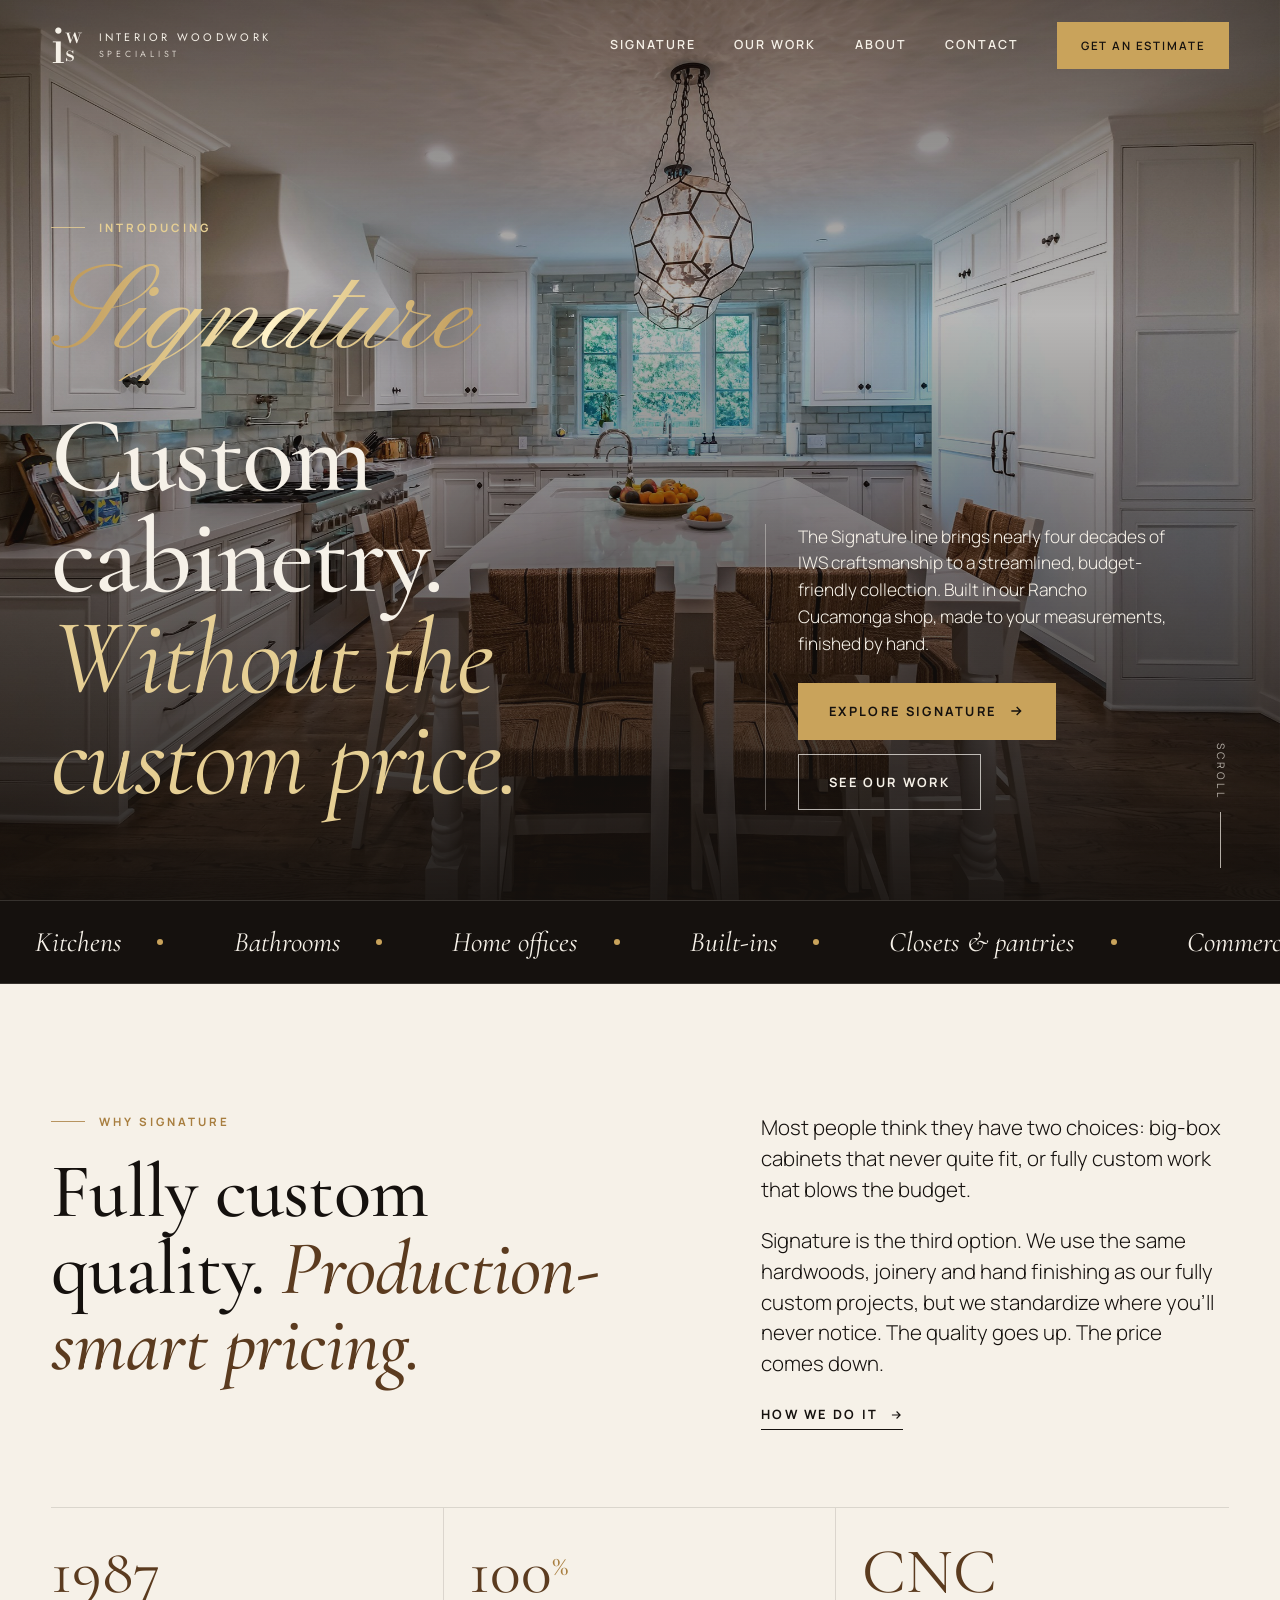
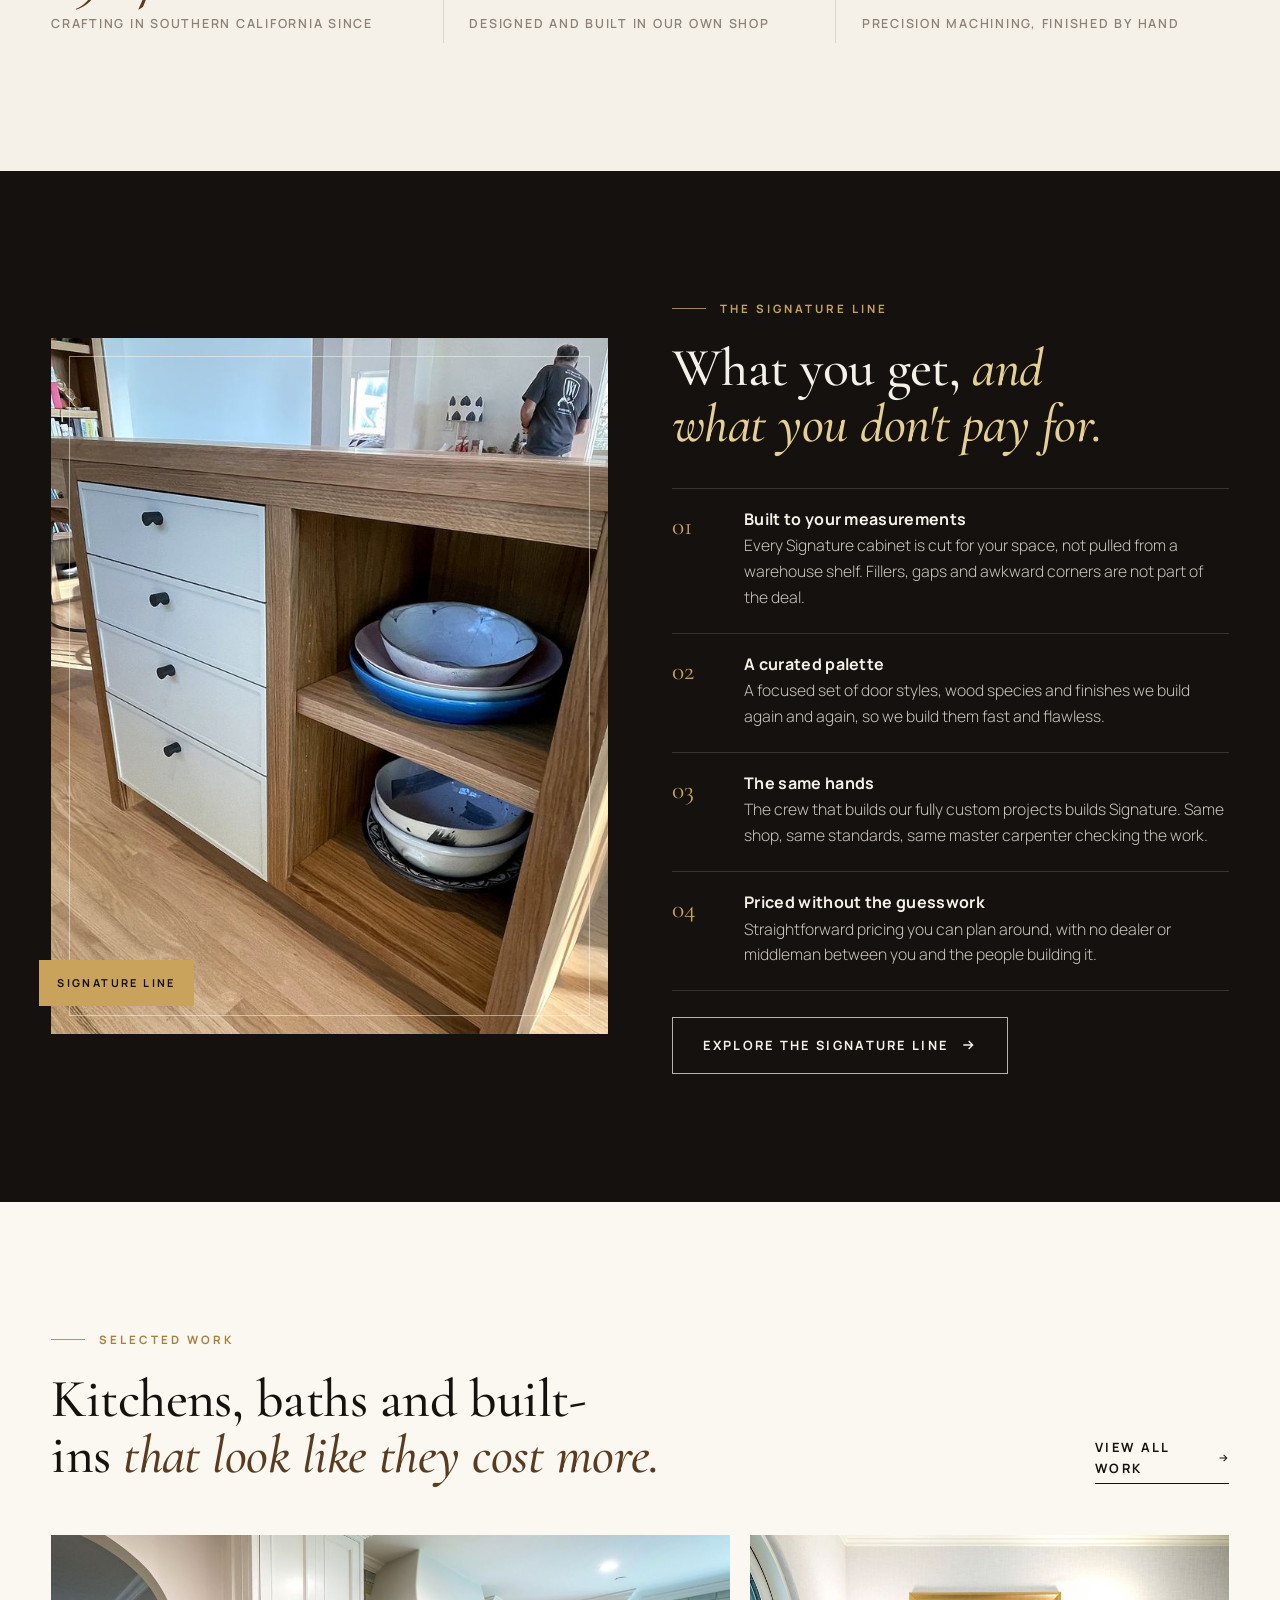
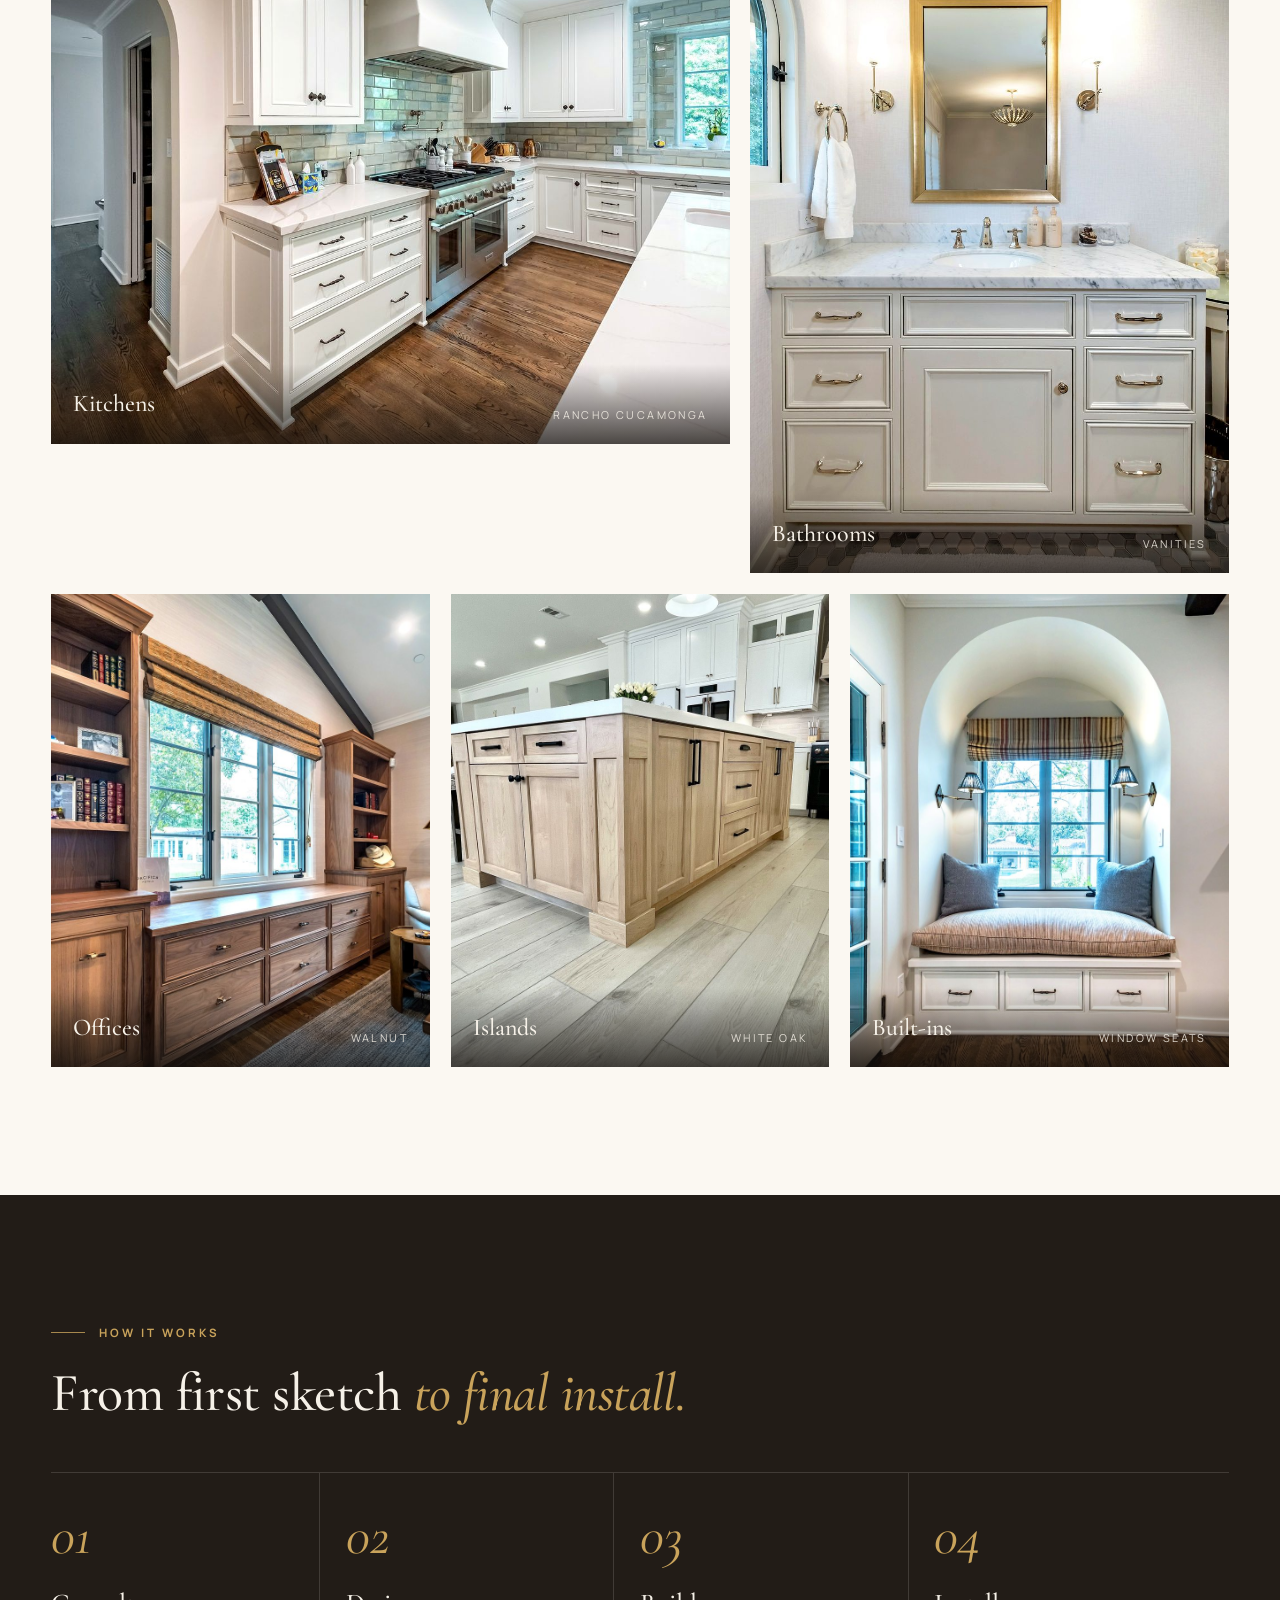
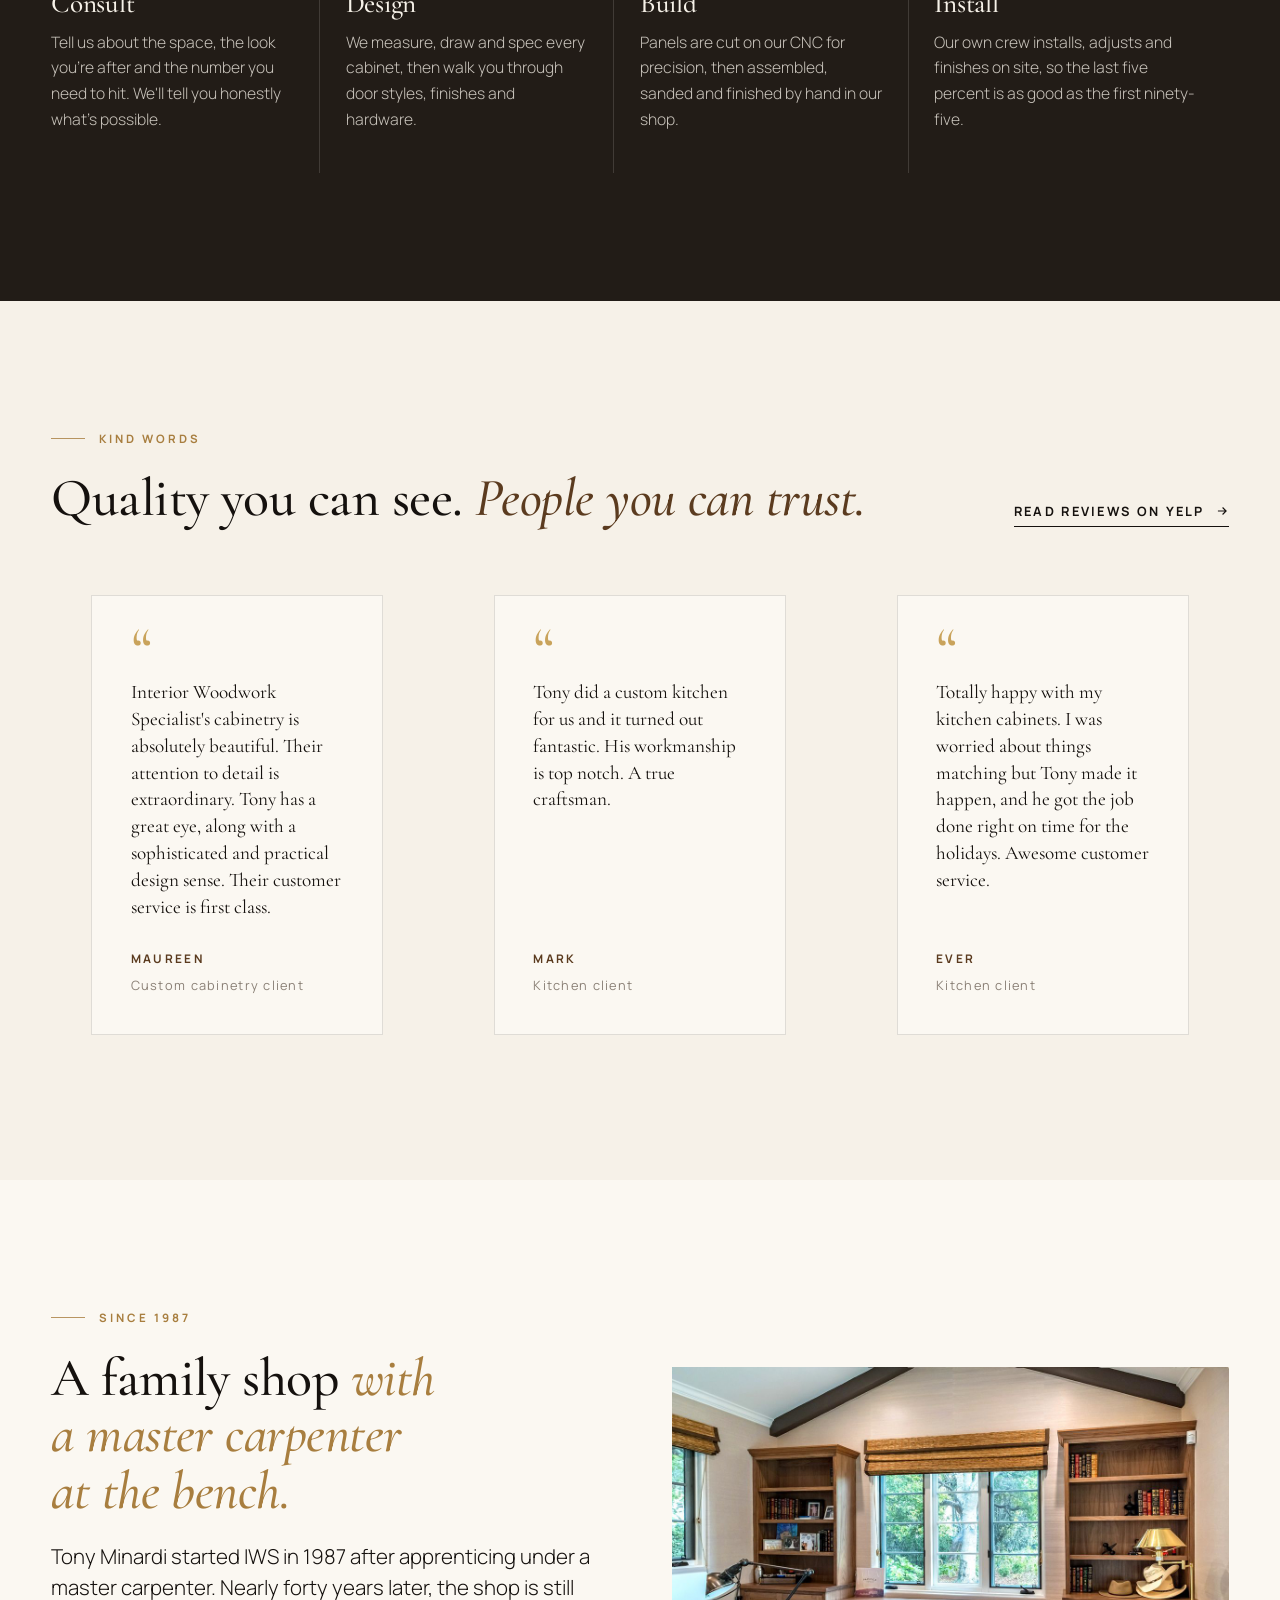
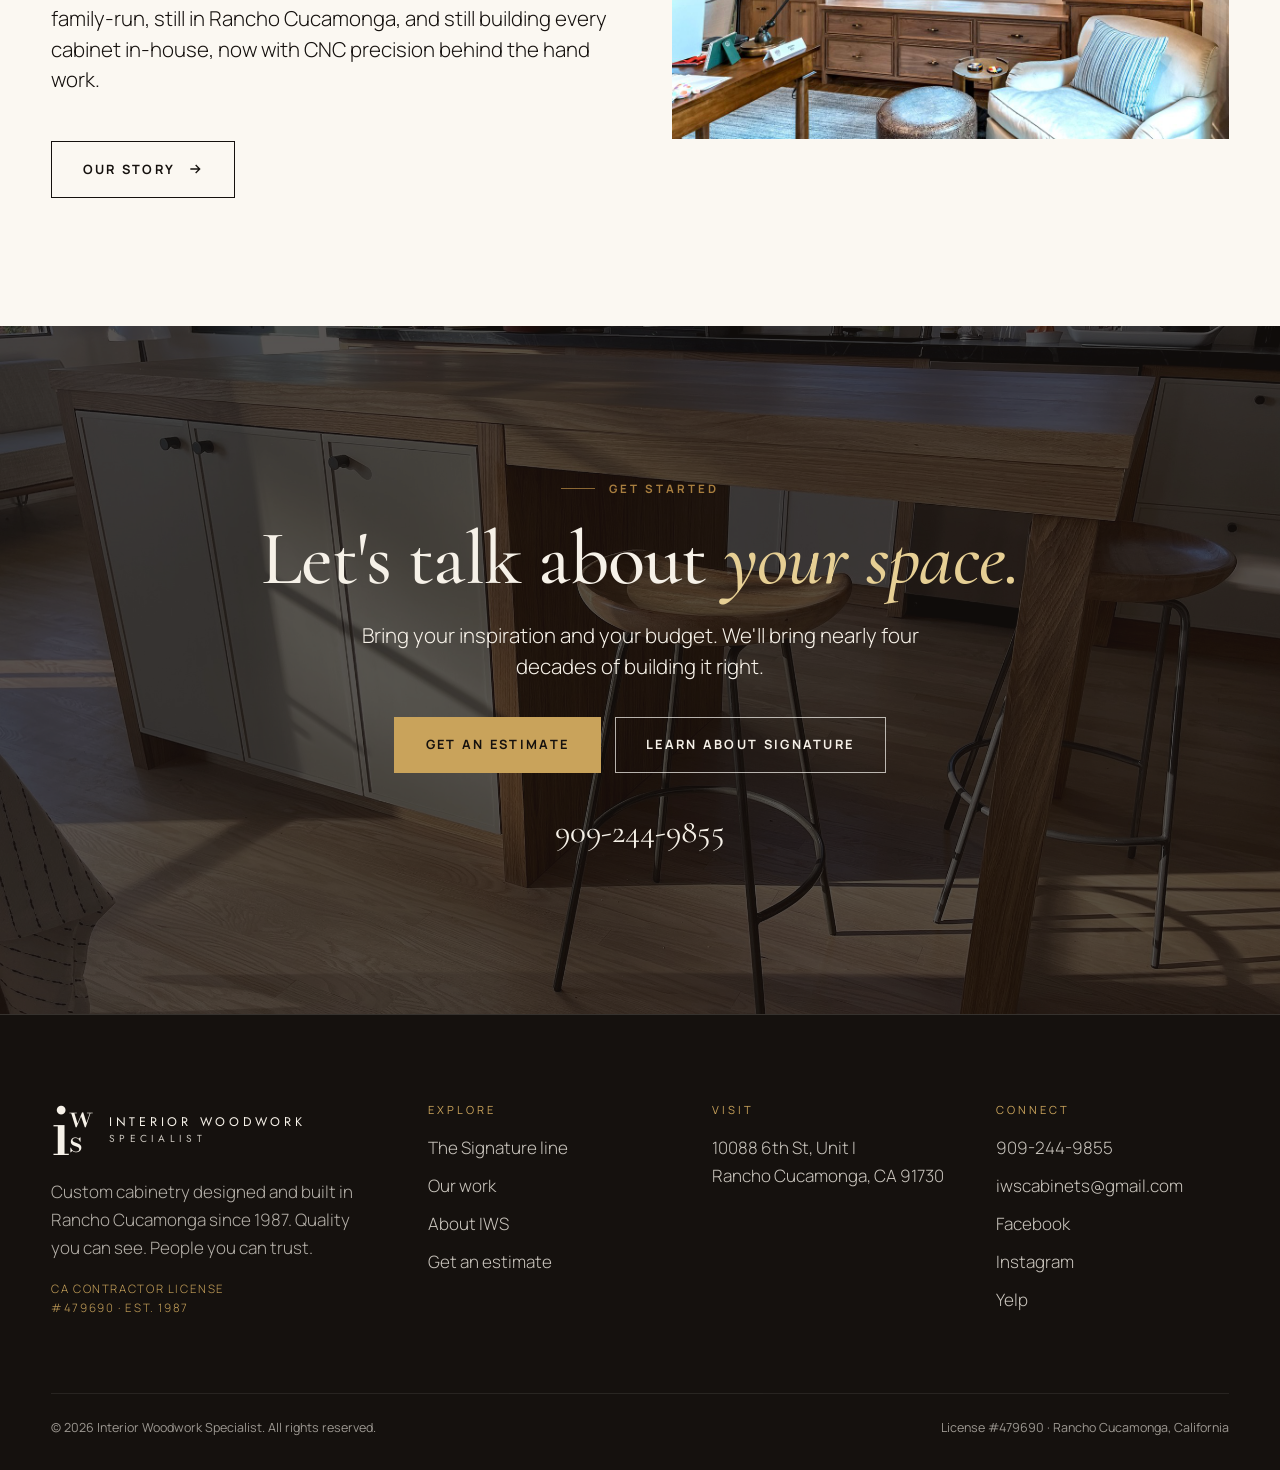
==== index.html @ a1e41743 "Build the new IWS marketing site with the Signature line as the focus Static HTML/CSS/JS site, no bu" ====
<!DOCTYPE html>
<html lang="en">
<head>
  <meta charset="utf-8">
  <meta name="viewport" content="width=device-width, initial-scale=1">
  <title>Interior Woodwork Specialist | Custom Cabinetry in Rancho Cucamonga, CA</title>
  <meta name="description" content="Custom kitchen, bathroom and built-in cabinetry built in Rancho Cucamonga since 1987. Introducing the Signature line: high-quality custom cabinets on a budget.">
  <link rel="icon" type="image/png" href="assets/images/logo/iws-mark.png">
  <link rel="stylesheet" href="css/fonts.css">
  <link rel="stylesheet" href="css/styles.css">
</head>
<body>

<header class="site-header">
  <div class="container">
    <a class="brand" href="index.html" aria-label="Interior Woodwork Specialist home">
      <img class="brand-logo" src="assets/images/logo/iws-logo-white.png" alt="Interior Woodwork Specialist" onerror="this.parentElement.classList.add('no-img');this.remove()">
      <span class="lockup" aria-hidden="true">
        <span class="mono"><span class="m-i">i</span><span class="m-ws"><span>w</span><span>s</span></span></span>
        <span class="lockup-text">Interior Woodwork<small>Specialist</small></span>
      </span>
    </a>
    <button class="nav-toggle" aria-label="Open menu" aria-expanded="false"><span></span></button>
    <nav class="nav" aria-label="Primary">
      <a href="signature.html">Signature</a>
      <a href="work.html">Our Work</a>
      <a href="about.html">About</a>
      <a href="contact.html">Contact</a>
      <a class="btn btn--gold" href="contact.html">Get an estimate</a>
    </nav>
  </div>
</header>

<main>

  <!-- HERO -->
  <section class="hero">
    <div class="hero-media">
      <img src="assets/images/kitchens/white-kitchen-island-chandelier-dining.jpg" alt="White custom kitchen with a large island and chandelier, built by IWS" fetchpriority="high">
    </div>
    <div class="hero-shade"></div>
    <div class="container hero-inner">
      <div class="hero-grid">
        <div>
          <p class="eyebrow">Introducing</p>
          <div class="sig-wordmark">
            <img src="assets/images/logo/signature-logo.png" alt="Signature">
            <span class="sig-text" aria-hidden="true">Signature</span>
          </div>
          <h1>Custom cabinetry.<br><em>Without the custom price.</em></h1>
        </div>
        <div class="hero-aside">
          <p>The Signature line brings nearly four decades of IWS craftsmanship to a streamlined, budget-friendly collection. Built in our Rancho Cucamonga shop, made to your measurements, finished by hand.</p>
          <div class="hero-actions">
            <a class="btn btn--gold" href="signature.html">Explore Signature <svg viewBox="0 0 24 24" fill="none" stroke="currentColor" stroke-width="2"><path d="M5 12h14M13 6l6 6-6 6"/></svg></a>
            <a class="btn btn--light" href="work.html">See our work</a>
          </div>
        </div>
      </div>
    </div>
    <div class="hero-scroll">Scroll</div>
  </section>

  <!-- MARQUEE -->
  <div class="marquee" aria-hidden="true">
    <div class="marquee-track">
      <span>Kitchens</span><span>Bathrooms</span><span>Home offices</span><span>Built-ins</span><span>Closets &amp; pantries</span><span>Commercial spaces</span><span>Since 1987</span>
      <span>Kitchens</span><span>Bathrooms</span><span>Home offices</span><span>Built-ins</span><span>Closets &amp; pantries</span><span>Commercial spaces</span><span>Since 1987</span>
    </div>
  </div>

  <!-- STATEMENT -->
  <section class="section">
    <div class="container">
      <div class="statement">
        <div class="reveal">
          <p class="eyebrow">Why Signature</p>
          <h2 class="display-lg">Fully custom quality. <em>Production-smart pricing.</em></h2>
        </div>
        <div class="reveal reveal-d1">
          <p class="lede">Most people think they have two choices: big-box cabinets that never quite fit, or fully custom work that blows the budget.</p>
          <p class="lede">Signature is the third option. We use the same hardwoods, joinery and hand finishing as our fully custom projects, but we standardize where you'll never notice. The quality goes up. The price comes down.</p>
          <a class="link-arrow" href="signature.html">How we do it <svg viewBox="0 0 24 24" fill="none" stroke="currentColor" stroke-width="2"><path d="M5 12h14M13 6l6 6-6 6"/></svg></a>
        </div>
      </div>
      <div class="stats">
        <div class="stat reveal"><div class="stat-num">1987</div><div class="stat-label">Crafting in Southern California since</div></div>
        <div class="stat reveal reveal-d1"><div class="stat-num">100<sup>%</sup></div><div class="stat-label">Designed and built in our own shop</div></div>
        <div class="stat reveal reveal-d2"><div class="stat-num">CNC</div><div class="stat-label">Precision machining, finished by hand</div></div>
      </div>
    </div>
  </section>

  <!-- SIGNATURE FEATURE -->
  <section class="section dark">
    <div class="container">
      <div class="feature">
        <div class="feature-media reveal">
          <img src="assets/images/1200/kitchens/white-oak-island-open-shelf-end.jpg" srcset="assets/images/1200/kitchens/white-oak-island-open-shelf-end.jpg 1200w, assets/images/kitchens/white-oak-island-open-shelf-end.jpg 2400w" sizes="(max-width: 960px) 100vw, 50vw" alt="White oak kitchen island with open shelving and white drawer fronts" loading="lazy">
          <div class="frame"></div>
          <div class="stamp">Signature line</div>
        </div>
        <div class="feature-body reveal reveal-d1">
          <p class="eyebrow">The Signature line</p>
          <h2 class="display-md">What you get, <em>and what you don't pay for.</em></h2>
          <ul class="pillars">
            <li><span class="num">01</span><div><h3>Built to your measurements</h3><p>Every Signature cabinet is cut for your space, not pulled from a warehouse shelf. Fillers, gaps and awkward corners are not part of the deal.</p></div></li>
            <li><span class="num">02</span><div><h3>A curated palette</h3><p>A focused set of door styles, wood species and finishes we build again and again, so we build them fast and flawless.</p></div></li>
            <li><span class="num">03</span><div><h3>The same hands</h3><p>The crew that builds our fully custom projects builds Signature. Same shop, same standards, same master carpenter checking the work.</p></div></li>
            <li><span class="num">04</span><div><h3>Priced without the guesswork</h3><p>Straightforward pricing you can plan around, with no dealer or middleman between you and the people building it.</p></div></li>
          </ul>
          <a class="btn btn--light" href="signature.html">Explore the Signature line <svg viewBox="0 0 24 24" fill="none" stroke="currentColor" stroke-width="2"><path d="M5 12h14M13 6l6 6-6 6"/></svg></a>
        </div>
      </div>
    </div>
  </section>

  <!-- SELECTED WORK -->
  <section class="section cream">
    <div class="container">
      <div class="section-head reveal">
        <div>
          <p class="eyebrow">Selected work</p>
          <h2 class="display-md">Kitchens, baths and built-ins <em class="walnut">that look like they cost more.</em></h2>
        </div>
        <a class="link-arrow" href="work.html">View all work <svg viewBox="0 0 24 24" fill="none" stroke="currentColor" stroke-width="2"><path d="M5 12h14M13 6l6 6-6 6"/></svg></a>
      </div>
      <div class="editorial">
        <a class="tile t1 reveal" href="work.html"><img src="assets/images/1200/kitchens/white-kitchen-range-hood-hardwood.jpg" srcset="assets/images/1200/kitchens/white-kitchen-range-hood-hardwood.jpg 1200w, assets/images/kitchens/white-kitchen-range-hood-hardwood.jpg 2400w" sizes="(max-width: 960px) 100vw, 60vw" alt="White kitchen with custom range hood and hardwood floors" loading="lazy"><div class="tile-cap"><strong>Kitchens</strong><span>Rancho Cucamonga</span></div></a>
        <a class="tile t2 reveal reveal-d1" href="work.html"><img src="assets/images/1200/bathrooms/white-vanity-gold-arched-mirror.jpg" srcset="assets/images/1200/bathrooms/white-vanity-gold-arched-mirror.jpg 1200w, assets/images/bathrooms/white-vanity-gold-arched-mirror.jpg 2400w" sizes="(max-width: 960px) 100vw, 40vw" alt="White bathroom vanity with a gold arched mirror" loading="lazy"><div class="tile-cap"><strong>Bathrooms</strong><span>Vanities</span></div></a>
        <a class="tile t3 reveal" href="work.html"><img src="assets/images/1200/built-ins-offices/walnut-home-office-built-ins.jpg" srcset="assets/images/1200/built-ins-offices/walnut-home-office-built-ins.jpg 1200w, assets/images/built-ins-offices/walnut-home-office-built-ins.jpg 2400w" sizes="(max-width: 960px) 100vw, 33vw" alt="Walnut home office built-ins with window bench" loading="lazy"><div class="tile-cap"><strong>Offices</strong><span>Walnut</span></div></a>
        <a class="tile t4 reveal reveal-d1" href="work.html"><img src="assets/images/1200/kitchens/white-oak-island-white-perimeter.jpg" srcset="assets/images/1200/kitchens/white-oak-island-white-perimeter.jpg 1200w, assets/images/kitchens/white-oak-island-white-perimeter.jpg 2400w" sizes="(max-width: 960px) 100vw, 33vw" alt="White oak kitchen island with white perimeter cabinets" loading="lazy"><div class="tile-cap"><strong>Islands</strong><span>White oak</span></div></a>
        <a class="tile t5 reveal reveal-d2" href="work.html"><img src="assets/images/1200/built-ins-offices/arched-window-seat-nook.jpg" srcset="assets/images/1200/built-ins-offices/arched-window-seat-nook.jpg 1200w, assets/images/built-ins-offices/arched-window-seat-nook.jpg 2400w" sizes="(max-width: 960px) 100vw, 33vw" alt="Arched window seat nook with built-in drawers" loading="lazy"><div class="tile-cap"><strong>Built-ins</strong><span>Window seats</span></div></a>
      </div>
    </div>
  </section>

  <!-- PROCESS -->
  <section class="section dark-2">
    <div class="container">
      <div class="section-head reveal">
        <div>
          <p class="eyebrow">How it works</p>
          <h2 class="display-md">From first sketch <em class="gold">to final install.</em></h2>
        </div>
      </div>
      <div class="process">
        <div class="step reveal"><div class="step-num">01</div><h3>Consult</h3><p>Tell us about the space, the look you're after and the number you need to hit. We'll tell you honestly what's possible.</p></div>
        <div class="step reveal reveal-d1"><div class="step-num">02</div><h3>Design</h3><p>We measure, draw and spec every cabinet, then walk you through door styles, finishes and hardware.</p></div>
        <div class="step reveal reveal-d2"><div class="step-num">03</div><h3>Build</h3><p>Panels are cut on our CNC for precision, then assembled, sanded and finished by hand in our shop.</p></div>
        <div class="step reveal reveal-d3"><div class="step-num">04</div><h3>Install</h3><p>Our own crew installs, adjusts and finishes on site, so the last five percent is as good as the first ninety-five.</p></div>
      </div>
    </div>
  </section>

  <!-- TESTIMONIALS -->
  <section class="section">
    <div class="container">
      <div class="section-head reveal">
        <div>
          <p class="eyebrow">Kind words</p>
          <h2 class="display-md">Quality you can see. <em class="walnut">People you can trust.</em></h2>
        </div>
        <a class="link-arrow" href="https://www.yelp.com/biz/interior-woodwork-specialist-rancho-cucamonga" target="_blank" rel="noopener">Read reviews on Yelp <svg viewBox="0 0 24 24" fill="none" stroke="currentColor" stroke-width="2"><path d="M5 12h14M13 6l6 6-6 6"/></svg></a>
      </div>
      <div class="quotes">
        <figure class="quote reveal"><div class="mark">&ldquo;</div><p>Interior Woodwork Specialist's cabinetry is absolutely beautiful. Their attention to detail is extraordinary. Tony has a great eye, along with a sophisticated and practical design sense. Their customer service is first class.</p><figcaption><cite>Maureen<small>Custom cabinetry client</small></cite></figcaption></figure>
        <figure class="quote reveal reveal-d1"><div class="mark">&ldquo;</div><p>Tony did a custom kitchen for us and it turned out fantastic. His workmanship is top notch. A true craftsman.</p><figcaption><cite>Mark<small>Kitchen client</small></cite></figcaption></figure>
        <figure class="quote reveal reveal-d2"><div class="mark">&ldquo;</div><p>Totally happy with my kitchen cabinets. I was worried about things matching but Tony made it happen, and he got the job done right on time for the holidays. Awesome customer service.</p><figcaption><cite>Ever<small>Kitchen client</small></cite></figcaption></figure>
      </div>
    </div>
  </section>

  <!-- ABOUT TEASER -->
  <section class="section cream">
    <div class="container">
      <div class="feature feature--flip">
        <div class="feature-media feature-media--wide reveal">
          <img src="assets/images/1200/built-ins-offices/walnut-home-office-bookcases-wide.jpg" srcset="assets/images/1200/built-ins-offices/walnut-home-office-bookcases-wide.jpg 1200w, assets/images/built-ins-offices/walnut-home-office-bookcases-wide.jpg 2400w" sizes="(max-width: 960px) 100vw, 50vw" alt="Walnut home office with floor-to-ceiling bookcases and window seat" loading="lazy">
        </div>
        <div class="feature-body reveal reveal-d1">
          <p class="eyebrow">Since 1987</p>
          <h2 class="display-md">A family shop <em>with a master carpenter at the bench.</em></h2>
          <p class="lede">Tony Minardi started IWS in 1987 after apprenticing under a master carpenter. Nearly forty years later, the shop is still family-run, still in Rancho Cucamonga, and still building every cabinet in-house, now with CNC precision behind the hand work.</p>
          <a class="btn" href="about.html">Our story <svg viewBox="0 0 24 24" fill="none" stroke="currentColor" stroke-width="2"><path d="M5 12h14M13 6l6 6-6 6"/></svg></a>
        </div>
      </div>
    </div>
  </section>

  <!-- CTA -->
  <section class="cta">
    <div class="cta-media"><img src="assets/images/kitchens/white-oak-waterfall-island-bar-seating.jpg" alt="" loading="lazy"></div>
    <div class="cta-shade"></div>
    <div class="container cta-inner reveal">
      <p class="eyebrow" style="justify-content:center">Get started</p>
      <h2 class="display-lg">Let's talk about <em>your space.</em></h2>
      <p class="lede" style="max-width:48ch;margin:1.4rem auto 0">Bring your inspiration and your budget. We'll bring nearly four decades of building it right.</p>
      <div class="actions">
        <a class="btn btn--gold" href="contact.html">Get an estimate</a>
        <a class="btn btn--light" href="signature.html">Learn about Signature</a>
      </div>
      <a class="phone" href="tel:19092449855">909-244-9855</a>
    </div>
  </section>

</main>

<footer class="site-footer">
  <div class="container">
    <div class="footer-grid">
      <div class="footer-brand">
        <a class="brand brand--lg" href="index.html" aria-label="Interior Woodwork Specialist home">
          <img class="brand-logo" src="assets/images/logo/iws-logo-white.png" alt="Interior Woodwork Specialist" onerror="this.parentElement.classList.add('no-img');this.remove()">
          <span class="lockup" aria-hidden="true">
            <span class="mono"><span class="m-i">i</span><span class="m-ws"><span>w</span><span>s</span></span></span>
            <span class="lockup-text">Interior Woodwork<small>Specialist</small></span>
          </span>
        </a>
        <p>Custom cabinetry designed and built in Rancho Cucamonga since 1987. Quality you can see. People you can trust.</p>
        <p class="footer-meta">CA Contractor License #479690 &middot; Est. 1987</p>
      </div>
      <div>
        <h4>Explore</h4>
        <ul><li><a href="signature.html">The Signature line</a></li><li><a href="work.html">Our work</a></li><li><a href="about.html">About IWS</a></li><li><a href="contact.html">Get an estimate</a></li></ul>
      </div>
      <div>
        <h4>Visit</h4>
        <ul><li><a href="https://maps.google.com/?q=10088+6th+St+Unit+I+Rancho+Cucamonga+CA+91730" target="_blank" rel="noopener">10088 6th St, Unit I<br>Rancho Cucamonga, CA 91730</a></li></ul>
      </div>
      <div>
        <h4>Connect</h4>
        <ul><li><a href="tel:19092449855">909-244-9855</a></li><li><a href="mailto:iwscabinets@gmail.com">iwscabinets@gmail.com</a></li><li><a href="https://www.facebook.com/interiorwoodworkspecialist" target="_blank" rel="noopener">Facebook</a></li><li><a href="https://www.instagram.com/branigan_minardi" target="_blank" rel="noopener">Instagram</a></li><li><a href="https://www.yelp.com/biz/interior-woodwork-specialist-rancho-cucamonga" target="_blank" rel="noopener">Yelp</a></li></ul>
      </div>
    </div>
    <div class="footer-bottom">
      <span>&copy; <span data-year>2026</span> Interior Woodwork Specialist. All rights reserved.</span>
      <span>License #479690 &middot; Rancho Cucamonga, California</span>
    </div>
  </div>
</footer>

<script src="js/main.js"></script>
</body>
</html>
---- css/fonts.css ----
/* Self-hosted Google Fonts: Cormorant Garamond, Manrope, Pinyon Script (SIL Open Font License) */
@font-face { font-family: 'Cormorant Garamond'; font-style: italic; font-weight: 400; font-display: swap; src: url('../assets/fonts/CormorantGaramond-400-italic-latin.woff2') format('woff2'); unicode-range: U+0000-00FF, U+0131, U+0152-0153, U+02BB-02BC, U+02C6, U+02DA, U+02DC, U+0304, U+0308, U+0329, U+2000-206F, U+20AC, U+2122, U+2191, U+2193, U+2212, U+2215, U+FEFF, U+FFFD; }
@font-face { font-family: 'Cormorant Garamond'; font-style: italic; font-weight: 500; font-display: swap; src: url('../assets/fonts/CormorantGaramond-500-italic-latin.woff2') format('woff2'); unicode-range: U+0000-00FF, U+0131, U+0152-0153, U+02BB-02BC, U+02C6, U+02DA, U+02DC, U+0304, U+0308, U+0329, U+2000-206F, U+20AC, U+2122, U+2191, U+2193, U+2212, U+2215, U+FEFF, U+FFFD; }
@font-face { font-family: 'Cormorant Garamond'; font-style: normal; font-weight: 400; font-display: swap; src: url('../assets/fonts/CormorantGaramond-400-normal-latin.woff2') format('woff2'); unicode-range: U+0000-00FF, U+0131, U+0152-0153, U+02BB-02BC, U+02C6, U+02DA, U+02DC, U+0304, U+0308, U+0329, U+2000-206F, U+20AC, U+2122, U+2191, U+2193, U+2212, U+2215, U+FEFF, U+FFFD; }
@font-face { font-family: 'Cormorant Garamond'; font-style: normal; font-weight: 500; font-display: swap; src: url('../assets/fonts/CormorantGaramond-500-normal-latin.woff2') format('woff2'); unicode-range: U+0000-00FF, U+0131, U+0152-0153, U+02BB-02BC, U+02C6, U+02DA, U+02DC, U+0304, U+0308, U+0329, U+2000-206F, U+20AC, U+2122, U+2191, U+2193, U+2212, U+2215, U+FEFF, U+FFFD; }
@font-face { font-family: 'Cormorant Garamond'; font-style: normal; font-weight: 600; font-display: swap; src: url('../assets/fonts/CormorantGaramond-600-normal-latin.woff2') format('woff2'); unicode-range: U+0000-00FF, U+0131, U+0152-0153, U+02BB-02BC, U+02C6, U+02DA, U+02DC, U+0304, U+0308, U+0329, U+2000-206F, U+20AC, U+2122, U+2191, U+2193, U+2212, U+2215, U+FEFF, U+FFFD; }
@font-face { font-family: 'Manrope'; font-style: normal; font-weight: 300; font-display: swap; src: url('../assets/fonts/Manrope-300-normal-latin.woff2') format('woff2'); unicode-range: U+0000-00FF, U+0131, U+0152-0153, U+02BB-02BC, U+02C6, U+02DA, U+02DC, U+0304, U+0308, U+0329, U+2000-206F, U+20AC, U+2122, U+2191, U+2193, U+2212, U+2215, U+FEFF, U+FFFD; }
@font-face { font-family: 'Manrope'; font-style: normal; font-weight: 400; font-display: swap; src: url('../assets/fonts/Manrope-400-normal-latin.woff2') format('woff2'); unicode-range: U+0000-00FF, U+0131, U+0152-0153, U+02BB-02BC, U+02C6, U+02DA, U+02DC, U+0304, U+0308, U+0329, U+2000-206F, U+20AC, U+2122, U+2191, U+2193, U+2212, U+2215, U+FEFF, U+FFFD; }
@font-face { font-family: 'Manrope'; font-style: normal; font-weight: 600; font-display: swap; src: url('../assets/fonts/Manrope-600-normal-latin.woff2') format('woff2'); unicode-range: U+0000-00FF, U+0131, U+0152-0153, U+02BB-02BC, U+02C6, U+02DA, U+02DC, U+0304, U+0308, U+0329, U+2000-206F, U+20AC, U+2122, U+2191, U+2193, U+2212, U+2215, U+FEFF, U+FFFD; }
@font-face { font-family: 'Manrope'; font-style: normal; font-weight: 700; font-display: swap; src: url('../assets/fonts/Manrope-700-normal-latin.woff2') format('woff2'); unicode-range: U+0000-00FF, U+0131, U+0152-0153, U+02BB-02BC, U+02C6, U+02DA, U+02DC, U+0304, U+0308, U+0329, U+2000-206F, U+20AC, U+2122, U+2191, U+2193, U+2212, U+2215, U+FEFF, U+FFFD; }
@font-face { font-family: 'Pinyon Script'; font-style: normal; font-weight: 400; font-display: swap; src: url('../assets/fonts/PinyonScript-400-normal-latin.woff2') format('woff2'); unicode-range: U+0000-00FF, U+0131, U+0152-0153, U+02BB-02BC, U+02C6, U+02DA, U+02DC, U+0304, U+0308, U+0329, U+2000-206F, U+20AC, U+2122, U+2191, U+2193, U+2212, U+2215, U+FEFF, U+FFFD; }
/* Brand lockup fonts: Bodoni Moda (monogram), Jost (wordmark) */
@font-face { font-family: 'Bodoni Moda'; font-style: normal; font-weight: 500; font-display: swap; src: url('../assets/fonts/BodoniModa-500-normal-latin.woff2') format('woff2'); }
@font-face { font-family: 'Bodoni Moda'; font-style: normal; font-weight: 600; font-display: swap; src: url('../assets/fonts/BodoniModa-600-normal-latin.woff2') format('woff2'); }
@font-face { font-family: 'Jost'; font-style: normal; font-weight: 300; font-display: swap; src: url('../assets/fonts/Jost-300-normal-latin.woff2') format('woff2'); }
@font-face { font-family: 'Jost'; font-style: normal; font-weight: 400; font-display: swap; src: url('../assets/fonts/Jost-400-normal-latin.woff2') format('woff2'); }
---- css/styles.css ----
/* ==========================================================================
   Interior Woodwork Specialist — site styles
   Palette: warm ink, cream paper, walnut and brushed gold (from the Signature mark)
   Type:    Cormorant Garamond (display) + Manrope (text) + Pinyon Script (fallback wordmark)
   ========================================================================== */

:root {
  --ink: #15110e;
  --ink-2: #221c17;
  --ink-3: #3a3029;
  --paper: #f6f1e8;
  --paper-2: #efe7da;
  --cream: #fbf8f2;
  --walnut: #5b3b1f;
  --walnut-2: #7a5230;
  --gold: #c9a35b;
  --gold-2: #a87e3f;
  --gold-3: #e6cf94;
  --muted: #8b8177;
  --line: rgba(21, 17, 14, 0.12);
  --line-dark: rgba(251, 248, 242, 0.14);

  --font-display: "Cormorant Garamond", "Cormorant", Georgia, "Times New Roman", serif;
  --font-text: "Manrope", "Helvetica Neue", Arial, sans-serif;
  --font-script: "Pinyon Script", "Great Vibes", cursive;

  --container: 1360px;
  --gutter: clamp(20px, 4vw, 56px);
  --ease: cubic-bezier(0.22, 1, 0.36, 1);
}

*, *::before, *::after { box-sizing: border-box; }
html { scroll-behavior: smooth; -webkit-text-size-adjust: 100%; }
body {
  margin: 0;
  font-family: var(--font-text);
  font-size: 1.0625rem;
  line-height: 1.65;
  color: var(--ink);
  background: var(--paper);
  -webkit-font-smoothing: antialiased;
  overflow-x: hidden;
}
img { max-width: 100%; display: block; }
a { color: inherit; text-decoration: none; }
button { font: inherit; color: inherit; background: none; border: 0; cursor: pointer; }
h1, h2, h3, h4 { font-family: var(--font-display); font-weight: 500; line-height: 1.02; margin: 0; letter-spacing: -0.01em; }
p { margin: 0 0 1em; }
::selection { background: var(--gold); color: var(--ink); }

.container { width: min(var(--container), 100% - 2 * var(--gutter)); margin-inline: auto; }
.section { padding-block: clamp(80px, 10vw, 160px); }
.section--tight { padding-block: clamp(56px, 7vw, 110px); }
.dark { background: var(--ink); color: var(--paper); }
.dark-2 { background: var(--ink-2); color: var(--paper); }
.cream { background: var(--cream); }

/* ---- Type scale ------------------------------------------------------- */
.display-xl { font-size: clamp(3rem, 8.2vw, 7.6rem); line-height: 0.96; }
.display-lg { font-size: clamp(2.6rem, 6vw, 5.4rem); line-height: 1; }
.display-md { font-size: clamp(2.1rem, 4.2vw, 3.8rem); line-height: 1.05; }
.display-sm { font-size: clamp(1.6rem, 2.6vw, 2.3rem); line-height: 1.15; }
.lede { font-size: clamp(1.15rem, 1.6vw, 1.45rem); line-height: 1.5; font-weight: 300; }
.lede--serif { font-family: var(--font-display); font-size: clamp(1.45rem, 2.2vw, 2.1rem); font-weight: 400; line-height: 1.3; }
.italic { font-style: italic; }
.gold { color: var(--gold); }
.walnut { color: var(--walnut); }
.muted { color: var(--muted); }
.eyebrow {
  font-family: var(--font-text);
  font-size: 0.72rem;
  font-weight: 700;
  letter-spacing: 0.26em;
  text-transform: uppercase;
  color: var(--gold-2);
  margin: 0 0 1.4rem;
  display: flex; align-items: center; gap: 14px;
}
.eyebrow::before { content: ""; width: 34px; height: 1px; background: currentColor; opacity: 0.8; }
.dark .eyebrow, .dark-2 .eyebrow { color: var(--gold); }
.measure { max-width: 62ch; }
.measure-sm { max-width: 46ch; }

/* ---- Buttons ---------------------------------------------------------- */
.btn {
  display: inline-flex; align-items: center; gap: 12px;
  padding: 1.05rem 1.9rem;
  font-size: 0.8rem; font-weight: 700; letter-spacing: 0.18em; text-transform: uppercase;
  border: 1px solid var(--ink); color: var(--ink);
  transition: background 0.35s var(--ease), color 0.35s var(--ease), border-color 0.35s var(--ease), transform 0.35s var(--ease);
}
.btn svg { width: 16px; height: 16px; transition: transform 0.35s var(--ease); }
.btn:hover { background: var(--ink); color: var(--paper); }
.btn:hover svg { transform: translateX(4px); }
.btn--gold { background: var(--gold); border-color: var(--gold); color: var(--ink); }
.btn--gold:hover { background: var(--gold-3); border-color: var(--gold-3); color: var(--ink); }
.btn--light { border-color: rgba(251, 248, 242, 0.7); color: var(--paper); }
.btn--light:hover { background: var(--paper); color: var(--ink); }
.btn--ghost { border-color: transparent; padding-inline: 0; }
.btn--ghost:hover { background: transparent; color: var(--gold-2); }
.dark .btn--ghost:hover, .dark-2 .btn--ghost:hover { color: var(--gold); }
.link-arrow { display: inline-flex; align-items: center; gap: 10px; font-size: 0.8rem; font-weight: 700; letter-spacing: 0.18em; text-transform: uppercase; border-bottom: 1px solid currentColor; padding-bottom: 4px; }
.link-arrow svg { width: 14px; height: 14px; transition: transform 0.3s var(--ease); }
.link-arrow:hover svg { transform: translateX(4px); }

/* ---- Header ----------------------------------------------------------- */
.site-header {
  position: fixed; inset: 0 0 auto 0; z-index: 50;
  padding: 22px 0;
  transition: background 0.4s var(--ease), padding 0.4s var(--ease), box-shadow 0.4s var(--ease);
  color: var(--paper);
}
.site-header .container { display: flex; align-items: center; justify-content: space-between; gap: 24px; }
.site-header.is-scrolled { background: rgba(21, 17, 14, 0.92); backdrop-filter: blur(10px); padding: 14px 0; box-shadow: 0 1px 0 var(--line-dark); }
.site-header.is-light { color: var(--ink); }
.site-header.is-light.is-scrolled { background: rgba(246, 241, 232, 0.92); box-shadow: 0 1px 0 var(--line); }
/* Brand lockup. Uses the real logo file when assets/images/logo/iws-logo-white.png exists,
   otherwise a typographic recreation: Bodoni Moda "iws" monogram + Jost spaced-caps wordmark. */
.brand { display: flex; align-items: center; gap: 14px; }
.brand-logo { height: 52px; width: auto; }
.brand .lockup { display: none; align-items: center; gap: 16px; }
.brand.no-img .lockup { display: flex; }
.mono { font-size: 1.15rem; display: inline-flex; align-items: flex-end; font-family: "Bodoni Moda", "Bodoni 72", "Didot", serif; font-weight: 500; line-height: 0.72; letter-spacing: -0.02em; }
.mono .m-i { font-size: 2.55em; }
.mono .m-ws { display: flex; flex-direction: column; font-size: 1.22em; line-height: 0.8; margin-left: -0.04em; padding-bottom: 0.06em; }
.lockup-text { font-family: "Jost", var(--font-text); font-weight: 400; font-size: 0.68rem; letter-spacing: 0.3em; text-transform: uppercase; line-height: 1.25; }
.lockup-text small { display: block; font-size: 0.82em; letter-spacing: 0.42em; opacity: 0.8; margin-top: 3px; }
.brand--lg .brand-logo { height: 80px; }
.brand--lg .mono { font-size: 1.5em; }
.brand--lg .lockup-text { font-size: 0.78rem; }
.footer-meta { font-size: 0.72rem; letter-spacing: 0.14em; text-transform: uppercase; color: var(--gold); opacity: 1 !important; }
.nav { display: flex; align-items: center; gap: clamp(20px, 3vw, 40px); }
.nav a { font-size: 0.78rem; font-weight: 600; letter-spacing: 0.16em; text-transform: uppercase; position: relative; padding: 6px 0; }
.nav a::after { content: ""; position: absolute; left: 0; bottom: 0; height: 1px; width: 100%; background: currentColor; transform: scaleX(0); transform-origin: right; transition: transform 0.35s var(--ease); }
.nav a:hover::after, .nav a[aria-current="page"]::after { transform: scaleX(1); transform-origin: left; }
.nav .btn { padding: 0.8rem 1.4rem; font-size: 0.72rem; }
.nav .btn::after { display: none; }
.nav-toggle { display: none; width: 44px; height: 44px; align-items: center; justify-content: center; }
.nav-toggle span { display: block; width: 26px; height: 2px; background: currentColor; position: relative; transition: background 0.3s; }
.nav-toggle span::before, .nav-toggle span::after { content: ""; position: absolute; left: 0; width: 26px; height: 2px; background: currentColor; transition: transform 0.3s var(--ease), top 0.3s var(--ease); }
.nav-toggle span::before { top: -8px; }
.nav-toggle span::after { top: 8px; }
body.nav-open .nav-toggle span { background: transparent; }
body.nav-open .nav-toggle span::before { top: 0; transform: rotate(45deg); }
body.nav-open .nav-toggle span::after { top: 0; transform: rotate(-45deg); }

/* ---- Hero ------------------------------------------------------------- */
.hero {
  position: relative; min-height: 100svh; display: grid; align-items: end;
  color: var(--paper); overflow: hidden; isolation: isolate;
}
.hero-media { position: absolute; inset: 0; z-index: -2; }
.hero-media img { width: 100%; height: 100%; object-fit: cover; transform: scale(1.06); animation: heroZoom 9s var(--ease) forwards; }
@keyframes heroZoom { to { transform: scale(1); } }
.hero-shade { position: absolute; inset: 0; z-index: -1; background:
  linear-gradient(180deg, rgba(21,17,14,0.6) 0%, rgba(21,17,14,0.3) 35%, rgba(21,17,14,0.62) 65%, rgba(21,17,14,0.94) 100%); }
.hero-inner { padding-block: clamp(140px, 16vw, 200px) clamp(56px, 7vw, 96px); }
.hero-grid { display: grid; grid-template-columns: 1.4fr 1fr; gap: clamp(32px, 5vw, 80px); align-items: end; }
.hero .eyebrow, .page-hero .eyebrow { color: var(--gold-3); }
.hero h1 { font-size: clamp(3rem, 8.4vw, 8rem); line-height: 0.94; letter-spacing: -0.02em; text-wrap: balance; }
.hero h1 em { font-style: italic; font-weight: 400; color: var(--gold-3); }
.hero-aside { border-left: 1px solid rgba(251,248,242,0.35); padding-left: clamp(20px, 2.5vw, 36px); }
.hero-aside p { font-size: clamp(1.05rem, 1.35vw, 1.25rem); font-weight: 300; line-height: 1.55; max-width: 38ch; }
.hero-actions { display: flex; flex-wrap: wrap; gap: 14px; margin-top: 1.6rem; }
.hero-scroll { position: absolute; right: var(--gutter); bottom: 32px; font-size: 0.65rem; letter-spacing: 0.3em; text-transform: uppercase; writing-mode: vertical-rl; opacity: 0.7; display: flex; align-items: center; gap: 12px; }
.hero-scroll::after { content: ""; width: 1px; height: 56px; background: currentColor; animation: scrollLine 2.4s var(--ease) infinite; }
@keyframes scrollLine { 0% { transform: scaleY(0); transform-origin: top; } 50% { transform: scaleY(1); transform-origin: top; } 51% { transform-origin: bottom; } 100% { transform: scaleY(0); transform-origin: bottom; } }

/* Signature wordmark: real logo if the file is present, script fallback if not */
.sig-wordmark { display: block; line-height: 1; margin: 0.6rem 0 1.6rem; }
.sig-wordmark img { height: clamp(64px, 9vw, 130px); width: auto; filter: drop-shadow(0 8px 24px rgba(0,0,0,0.35)); }
.sig-wordmark .sig-text { display: none; font-family: var(--font-script); font-size: clamp(4rem, 9.5vw, 8.5rem); font-weight: 400; line-height: 1; padding-right: 0.15em;
  background: linear-gradient(100deg, #b8904f 0%, #e6cf94 35%, #fff2c8 50%, #e6cf94 65%, #b8904f 100%);
  -webkit-background-clip: text; background-clip: text; color: transparent;
  filter: drop-shadow(0 4px 18px rgba(0,0,0,0.55)); }
.sig-wordmark.no-img img { display: none; }
.sig-wordmark.no-img .sig-text { display: inline-block; }
.sig-wordmark--sm img { height: clamp(40px, 5vw, 64px); }
.sig-wordmark--sm .sig-text { font-size: clamp(2.6rem, 5vw, 4rem); }

/* ---- Marquee ---------------------------------------------------------- */
.marquee { overflow: hidden; border-block: 1px solid var(--line-dark); padding: 18px 0; background: var(--ink); color: var(--paper); }
.marquee-track { display: flex; gap: 0; width: max-content; animation: marquee 38s linear infinite; }
.marquee-track span { font-family: var(--font-display); font-size: clamp(1.3rem, 2.2vw, 2rem); font-style: italic; padding: 0 2.2rem; white-space: nowrap; display: inline-flex; align-items: center; gap: 2.2rem; }
.marquee-track span::after { content: ""; width: 6px; height: 6px; background: var(--gold); border-radius: 50%; }
@keyframes marquee { to { transform: translateX(-50%); } }
@media (prefers-reduced-motion: reduce) { .marquee-track { animation: none; } .hero-media img { animation: none; transform: none; } }

/* ---- Statement + stats ----------------------------------------------- */
.statement { display: grid; grid-template-columns: 1.15fr 0.85fr; gap: clamp(40px, 6vw, 110px); align-items: start; }
.statement h2 { text-wrap: balance; }
.statement h2 em { font-style: italic; color: var(--walnut); }
.stats { display: grid; grid-template-columns: repeat(3, 1fr); gap: 0; margin-top: clamp(48px, 6vw, 90px); border-top: 1px solid var(--line); }
.stat { padding: 32px clamp(16px, 2vw, 32px) 8px; border-right: 1px solid var(--line); }
.stat:first-child { padding-left: 0; }
.stat:last-child { border-right: 0; }
.stat-num { font-family: var(--font-display); font-size: clamp(2.6rem, 5vw, 4.6rem); line-height: 1; color: var(--walnut); }
.stat-num sup { font-size: 0.45em; vertical-align: top; top: 0.4em; position: relative; color: var(--gold-2); }
.stat-label { font-size: 0.78rem; letter-spacing: 0.14em; text-transform: uppercase; color: var(--muted); margin-top: 10px; font-weight: 600; }

/* ---- Feature split ---------------------------------------------------- */
.feature { display: grid; grid-template-columns: 1fr 1fr; gap: clamp(32px, 5vw, 90px); align-items: center; }
.feature--flip .feature-media { order: 2; }
.feature-media { position: relative; }
.feature-media img { width: 100%; height: auto; aspect-ratio: 4 / 5; object-fit: cover; }
.feature-media--wide img { aspect-ratio: 3 / 2; }
.feature-media .stamp { position: absolute; left: -12px; bottom: 28px; background: var(--gold); color: var(--ink); padding: 14px 18px; font-size: 0.68rem; letter-spacing: 0.22em; text-transform: uppercase; font-weight: 700; }
.feature-media .frame { position: absolute; inset: 18px; border: 1px solid rgba(251,248,242,0.5); pointer-events: none; }
.feature-body h2 { text-wrap: balance; }
.feature-body h2 em { font-style: italic; color: var(--gold-2); }
.dark .feature-body h2 em, .dark-2 .feature-body h2 em { color: var(--gold-3); }
.feature-body .lede { margin-top: 1.4rem; }
.feature-body .btn { margin-top: 1.6rem; }

/* ---- Pillars ---------------------------------------------------------- */
.pillars { list-style: none; margin: 2.2rem 0 0; padding: 0; display: grid; gap: 0; border-top: 1px solid var(--line-dark); }
.cream .pillars, .paper .pillars { border-color: var(--line); }
.pillars li { display: grid; grid-template-columns: 56px 1fr; gap: 16px; padding: 22px 0; border-bottom: 1px solid var(--line-dark); align-items: start; }
.cream .pillars li, .paper .pillars li { border-color: var(--line); }
.pillars .num { font-family: var(--font-display); font-size: 1.6rem; color: var(--gold); line-height: 1; padding-top: 2px; }
.pillars h3 { font-family: var(--font-text); font-size: 1rem; font-weight: 700; letter-spacing: 0.02em; margin-bottom: 6px; }
.pillars p { margin: 0; opacity: 0.8; font-size: 0.98rem; font-weight: 300; }

/* ---- Editorial gallery ----------------------------------------------- */
.editorial { display: grid; grid-template-columns: repeat(12, 1fr); grid-auto-rows: minmax(120px, auto); gap: clamp(12px, 1.6vw, 24px); }
.tile { position: relative; overflow: hidden; background: var(--ink-2); }
.tile img { width: 100%; height: 100%; object-fit: cover; transition: transform 1.1s var(--ease); }
.tile:hover img { transform: scale(1.04); }
.tile-cap { position: absolute; left: 0; right: 0; bottom: 0; padding: 20px 22px; color: var(--paper); background: linear-gradient(180deg, transparent, rgba(21,17,14,0.75)); display: flex; justify-content: space-between; align-items: end; gap: 12px; }
.tile-cap strong { font-family: var(--font-display); font-size: 1.5rem; font-weight: 500; }
.tile-cap span { font-size: 0.68rem; letter-spacing: 0.22em; text-transform: uppercase; opacity: 0.85; }
.t1 { grid-column: 1 / 8; grid-row: span 3; aspect-ratio: 4 / 3; }
.t2 { grid-column: 8 / 13; grid-row: span 3; aspect-ratio: 3 / 4; }
.t3 { grid-column: 1 / 5; grid-row: span 2; aspect-ratio: 4 / 5; }
.t4 { grid-column: 5 / 9; grid-row: span 2; aspect-ratio: 4 / 5; }
.t5 { grid-column: 9 / 13; grid-row: span 2; aspect-ratio: 4 / 5; }
.section-head { display: flex; align-items: end; justify-content: space-between; gap: 32px; margin-bottom: clamp(32px, 4vw, 56px); }
.section-head h2 { text-wrap: balance; }

/* ---- Process ---------------------------------------------------------- */
.process { display: grid; grid-template-columns: repeat(4, 1fr); gap: 0; border-top: 1px solid var(--line-dark); }
.step { padding: 36px clamp(18px, 2vw, 32px) 40px 0; border-right: 1px solid var(--line-dark); margin-right: clamp(18px, 2vw, 32px); }
.step:last-child { border-right: 0; margin-right: 0; }
.step-num { font-family: var(--font-display); font-size: 3.4rem; line-height: 1; color: var(--gold); margin-bottom: 26px; font-style: italic; }
.step h3 { font-size: 1.7rem; margin-bottom: 12px; }
.step p { opacity: 0.78; font-weight: 300; font-size: 0.98rem; margin: 0; }

/* ---- Testimonials ----------------------------------------------------- */
.quotes { display: grid; grid-template-columns: repeat(3, 1fr); gap: clamp(20px, 2.4vw, 36px); }
.quote { background: var(--cream); padding: clamp(28px, 3vw, 44px); border: 1px solid var(--line); display: flex; flex-direction: column; gap: 22px; }
.quote .mark { font-family: var(--font-display); font-size: 4rem; line-height: 0.5; color: var(--gold); height: 1.4rem; }
.quote p { font-family: var(--font-display); font-size: clamp(1.15rem, 1.5vw, 1.4rem); line-height: 1.4; margin: 0; flex: 1; }
.quote cite { font-style: normal; font-size: 0.74rem; letter-spacing: 0.2em; text-transform: uppercase; font-weight: 700; color: var(--walnut); }
.quote cite small { display: block; letter-spacing: 0.1em; color: var(--muted); font-weight: 500; margin-top: 4px; text-transform: none; font-size: 0.8rem; }

/* ---- Team ------------------------------------------------------------- */
.team { display: grid; grid-template-columns: repeat(3, 1fr); gap: clamp(20px, 2.4vw, 36px); }
.person { border-top: 1px solid var(--line-dark); padding-top: 24px; }
.person .initials { font-family: var(--font-display); font-size: 3rem; color: var(--gold); line-height: 1; margin-bottom: 18px; font-style: italic; }
.person h3 { font-size: 1.6rem; }
.person p { font-size: 0.78rem; letter-spacing: 0.18em; text-transform: uppercase; opacity: 0.7; margin-top: 8px; font-weight: 600; }

/* ---- CTA band --------------------------------------------------------- */
.cta { position: relative; color: var(--paper); overflow: hidden; isolation: isolate; }
.cta-media { position: absolute; inset: 0; z-index: -2; }
.cta-media img { width: 100%; height: 100%; object-fit: cover; }
.cta-shade { position: absolute; inset: 0; z-index: -1; background: rgba(21,17,14,0.72); }
.cta-inner { padding-block: clamp(96px, 12vw, 180px); text-align: center; }
.cta h2 { text-wrap: balance; }
.cta h2 em { font-style: italic; color: var(--gold-3); }
.cta .actions { display: flex; flex-wrap: wrap; justify-content: center; gap: 14px; margin-top: 2.2rem; }
.cta .phone { font-family: var(--font-display); font-size: clamp(1.5rem, 2.6vw, 2.2rem); margin-top: 2rem; display: block; }

/* ---- Footer ----------------------------------------------------------- */
.site-footer { background: var(--ink); color: var(--paper); padding: clamp(56px, 7vw, 96px) 0 32px; border-top: 1px solid var(--line-dark); }
.footer-grid { display: grid; grid-template-columns: 1.4fr 1fr 1fr 1fr; gap: clamp(32px, 4vw, 64px); }
.footer-brand .brand { margin-bottom: 22px; }
.footer-brand p { opacity: 0.7; font-weight: 300; max-width: 34ch; }
.site-footer h4 { font-family: var(--font-text); font-size: 0.7rem; letter-spacing: 0.26em; text-transform: uppercase; color: var(--gold); margin-bottom: 18px; }
.site-footer ul { list-style: none; margin: 0; padding: 0; display: grid; gap: 10px; }
.site-footer li a { opacity: 0.8; font-weight: 300; }
.site-footer li a:hover { opacity: 1; color: var(--gold-3); }
.footer-bottom { display: flex; flex-wrap: wrap; gap: 16px; justify-content: space-between; margin-top: clamp(40px, 5vw, 72px); padding-top: 24px; border-top: 1px solid var(--line-dark); font-size: 0.78rem; opacity: 0.6; }

/* ---- Page hero (inner pages) ---------------------------------------- */
.page-hero { position: relative; color: var(--paper); isolation: isolate; overflow: hidden; min-height: 72svh; display: grid; align-items: end; }
.page-hero .hero-media img { animation: none; transform: none; }
.page-hero .hero-shade { background: linear-gradient(180deg, rgba(21,17,14,0.72), rgba(21,17,14,0.42) 40%, rgba(21,17,14,0.92)); }
.page-hero-inner { padding-block: clamp(150px, 18vw, 220px) clamp(48px, 6vw, 80px); }
.page-hero h1 { font-size: clamp(3rem, 7.5vw, 7rem); letter-spacing: -0.02em; line-height: 0.96; text-wrap: balance; }
.page-hero h1 em { font-style: italic; color: var(--gold-3); }
.page-hero .lede { max-width: 52ch; margin-top: 1.4rem; }
.page-hero--dark { background: var(--ink); min-height: auto; }
.page-hero--dark .page-hero-inner { padding-bottom: clamp(56px, 7vw, 100px); }

/* ---- Comparison ------------------------------------------------------- */
.compare { width: 100%; border-collapse: collapse; font-size: 0.98rem; }
.compare th, .compare td { padding: 20px 18px; text-align: left; border-bottom: 1px solid var(--line); vertical-align: top; }
.compare th { font-family: var(--font-display); font-size: 1.5rem; font-weight: 500; }
.compare th:first-child { font-family: var(--font-text); font-size: 0.7rem; letter-spacing: 0.24em; text-transform: uppercase; color: var(--muted); vertical-align: bottom; }
.compare td:first-child { font-weight: 600; }
.compare .hl { background: rgba(201,163,91,0.12); }
.compare th.hl { color: var(--walnut); position: relative; }
.compare th.hl small { display: block; font-family: var(--font-text); font-size: 0.62rem; letter-spacing: 0.24em; text-transform: uppercase; color: var(--gold-2); margin-bottom: 6px; font-weight: 700; }
.compare .tick { color: var(--gold-2); font-weight: 700; }
.compare .dash { color: var(--muted); }
.table-wrap { overflow-x: auto; }

/* ---- FAQ -------------------------------------------------------------- */
.faq { border-top: 1px solid var(--line); }
.faq details { border-bottom: 1px solid var(--line); }
.faq summary { list-style: none; cursor: pointer; display: flex; justify-content: space-between; align-items: center; gap: 24px; padding: 26px 0; font-family: var(--font-display); font-size: clamp(1.3rem, 2vw, 1.75rem); }
.faq summary::-webkit-details-marker { display: none; }
.faq summary::after { content: "+"; font-size: 1.8rem; color: var(--gold-2); transition: transform 0.3s var(--ease); flex-shrink: 0; }
.faq details[open] summary::after { transform: rotate(45deg); }
.faq .answer { padding: 0 0 26px; max-width: 70ch; font-weight: 300; opacity: 0.85; }

/* ---- Work grid + filters -------------------------------------------- */
.filters { display: flex; flex-wrap: wrap; gap: 8px; margin-bottom: clamp(28px, 3vw, 44px); }
.filters button { padding: 12px 20px; font-size: 0.74rem; font-weight: 700; letter-spacing: 0.18em; text-transform: uppercase; border: 1px solid var(--line); transition: all 0.3s var(--ease); }
.filters button:hover { border-color: var(--ink); }
.filters button.is-active { background: var(--ink); color: var(--paper); border-color: var(--ink); }
.masonry { columns: 3; column-gap: clamp(12px, 1.6vw, 24px); }
.masonry .item { break-inside: avoid; margin-bottom: clamp(12px, 1.6vw, 24px); position: relative; overflow: hidden; background: var(--ink-2); display: block; }
.masonry .item img { width: 100%; height: auto; transition: transform 1s var(--ease), opacity 0.4s; }
.masonry .item:hover img { transform: scale(1.03); }
.masonry .item .cap { position: absolute; inset: auto 0 0 0; padding: 16px 18px; color: var(--paper); background: linear-gradient(transparent, rgba(21,17,14,0.7)); font-size: 0.68rem; letter-spacing: 0.2em; text-transform: uppercase; opacity: 0; transform: translateY(8px); transition: all 0.4s var(--ease); }
.masonry .item:hover .cap { opacity: 1; transform: none; }
.masonry .item.is-hidden { display: none; }

/* ---- Lightbox --------------------------------------------------------- */
.lightbox { position: fixed; inset: 0; z-index: 100; background: rgba(21,17,14,0.96); display: none; align-items: center; justify-content: center; padding: 24px; }
.lightbox.is-open { display: flex; }
.lightbox img { max-width: min(1400px, 100%); max-height: 90vh; width: auto; height: auto; object-fit: contain; box-shadow: 0 30px 80px rgba(0,0,0,0.5); }
.lightbox button { position: absolute; color: var(--paper); width: 56px; height: 56px; display: grid; place-items: center; font-size: 2rem; opacity: 0.8; }
.lightbox button:hover { opacity: 1; }
.lightbox .lb-close { top: 16px; right: 16px; }
.lightbox .lb-prev { left: 12px; top: 50%; transform: translateY(-50%); }
.lightbox .lb-next { right: 12px; top: 50%; transform: translateY(-50%); }
.lightbox .lb-cap { position: absolute; bottom: 20px; left: 0; right: 0; text-align: center; color: var(--paper); font-size: 0.7rem; letter-spacing: 0.22em; text-transform: uppercase; opacity: 0.7; }

/* ---- Contact ---------------------------------------------------------- */
.contact-grid { display: grid; grid-template-columns: 1fr 1.1fr; gap: clamp(40px, 6vw, 110px); align-items: start; }
.contact-details { display: grid; gap: 28px; }
.contact-details h3 { font-family: var(--font-text); font-size: 0.7rem; letter-spacing: 0.26em; text-transform: uppercase; color: var(--gold-2); margin-bottom: 8px; }
.contact-details a, .contact-details address { font-family: var(--font-display); font-size: clamp(1.4rem, 2vw, 1.9rem); font-style: normal; line-height: 1.3; }
.contact-details a:hover { color: var(--walnut); }
.form { display: grid; gap: 18px; }
.form .row { display: grid; grid-template-columns: 1fr 1fr; gap: 18px; }
.form label { display: grid; gap: 8px; font-size: 0.7rem; letter-spacing: 0.22em; text-transform: uppercase; font-weight: 700; color: var(--ink-3); }
.form input, .form select, .form textarea { font: inherit; font-size: 1rem; padding: 14px 16px; border: 1px solid var(--line); background: var(--cream); color: var(--ink); border-radius: 0; width: 100%; }
.form input:focus, .form select:focus, .form textarea:focus { outline: 2px solid var(--gold); outline-offset: -1px; border-color: var(--gold); }
.form textarea { min-height: 150px; resize: vertical; }
.map { margin-top: clamp(56px, 7vw, 100px); aspect-ratio: 21 / 9; background: var(--paper-2); }
.map iframe { width: 100%; height: 100%; border: 0; filter: grayscale(1) contrast(1.05); }

/* ---- Reveal on scroll ------------------------------------------------- */
.reveal { opacity: 0; transform: translateY(28px); transition: opacity 0.9s var(--ease), transform 0.9s var(--ease); }
.reveal.is-visible { opacity: 1; transform: none; }
.reveal-d1 { transition-delay: 0.1s; } .reveal-d2 { transition-delay: 0.2s; } .reveal-d3 { transition-delay: 0.3s; } .reveal-d4 { transition-delay: 0.4s; }
@media (prefers-reduced-motion: reduce) { .reveal { opacity: 1; transform: none; transition: none; } }

/* ---- Mobile nav + responsive ---------------------------------------- */
@media (max-width: 960px) {
  .nav-toggle { display: flex; }
  .nav {
    position: fixed; inset: 0; background: var(--ink); color: var(--paper);
    flex-direction: column; justify-content: center; align-items: flex-start; gap: 28px;
    padding: 100px var(--gutter) 40px; transform: translateX(100%); transition: transform 0.5s var(--ease);
  }
  .nav a { font-family: var(--font-display); font-size: 2.4rem; letter-spacing: 0; text-transform: none; font-weight: 400; }
  .nav .btn { font-family: var(--font-text); font-size: 0.78rem; letter-spacing: 0.18em; text-transform: uppercase; margin-top: 12px; border-color: var(--gold); color: var(--gold); }
  body.nav-open .nav { transform: none; }
  body.nav-open { overflow: hidden; }
  body.nav-open .site-header { color: var(--paper); }
  .hero-grid, .statement, .feature, .contact-grid { grid-template-columns: 1fr; }
  .feature--flip .feature-media { order: 0; }
  .hero-aside { border-left: 0; padding-left: 0; }
  .stats { grid-template-columns: repeat(3, 1fr); }
  .process { grid-template-columns: 1fr 1fr; }
  .step:nth-child(2) { border-right: 0; }
  .quotes, .team { grid-template-columns: 1fr; }
  .footer-grid { grid-template-columns: 1fr 1fr; }
  .masonry { columns: 2; }
  .t1 { grid-column: 1 / 13; } .t2 { grid-column: 1 / 13; aspect-ratio: 4 / 3; }
  .t3, .t4, .t5 { grid-column: span 12; aspect-ratio: 4 / 3; }
  .section-head { flex-direction: column; align-items: flex-start; }
  .hero-scroll { display: none; }
}
@media (max-width: 600px) {
  .stats { grid-template-columns: 1fr; }
  .stat { border-right: 0; border-bottom: 1px solid var(--line); padding-left: 0; }
  .stat:last-child { border-bottom: 0; }
  .process { grid-template-columns: 1fr; }
  .step { border-right: 0; margin-right: 0; border-bottom: 1px solid var(--line-dark); }
  .form .row { grid-template-columns: 1fr; }
  .footer-grid { grid-template-columns: 1fr; }
  .masonry { columns: 1; }
  .site-header .lockup-text { display: none; }
  .brand-logo { height: 44px; }
  .pillars li { grid-template-columns: 40px 1fr; }
}
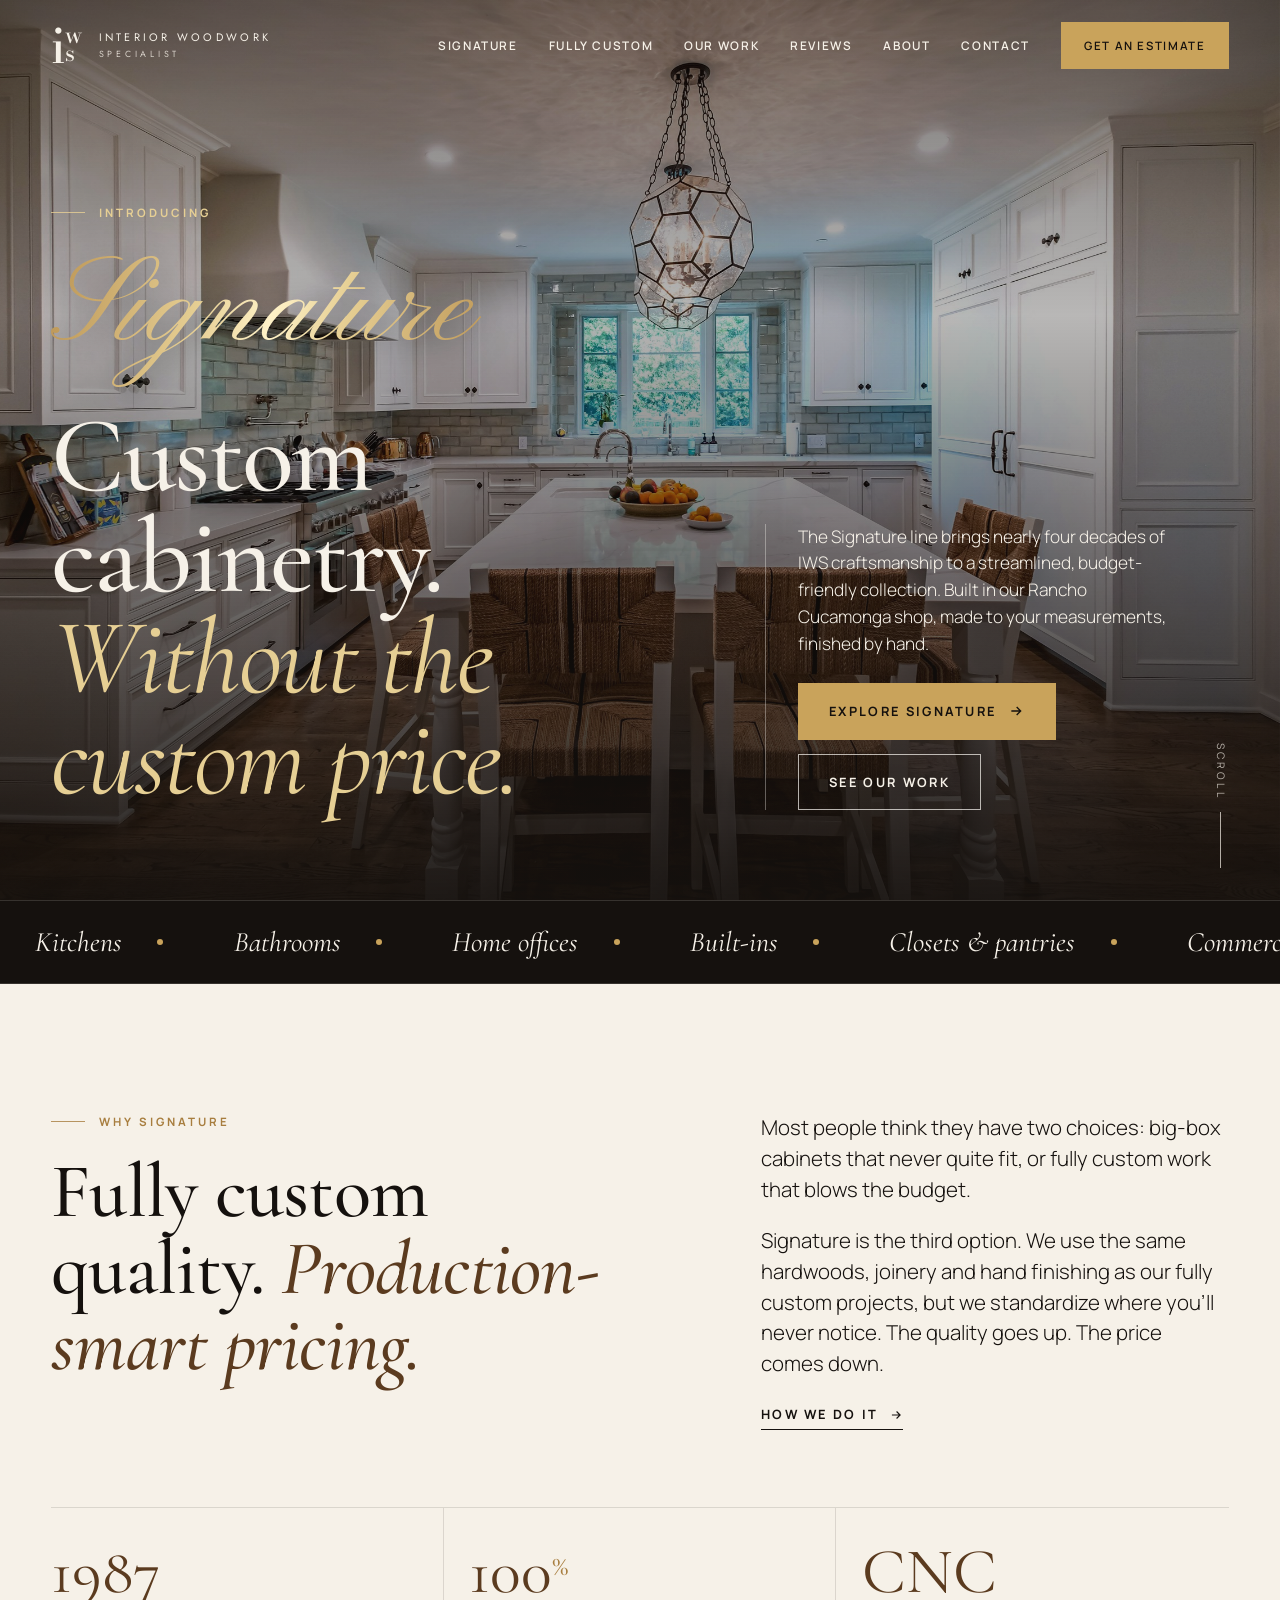
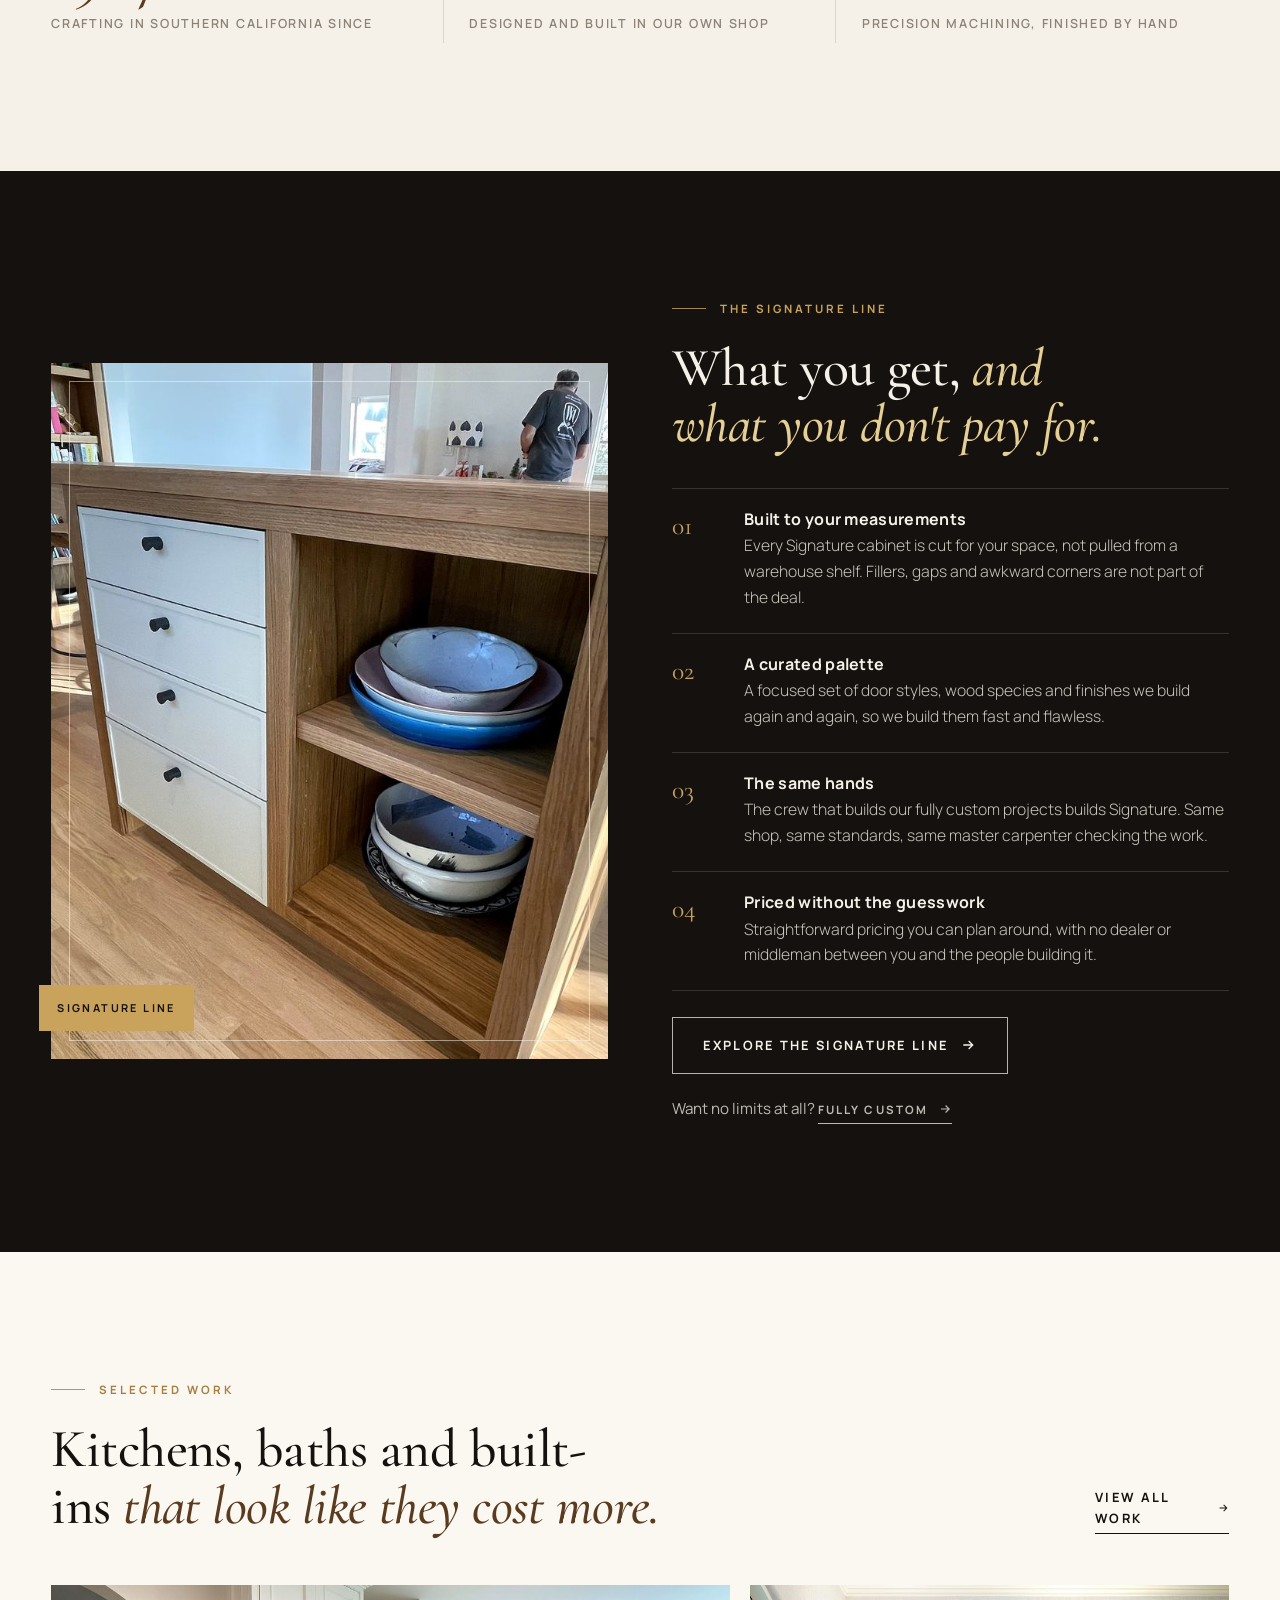
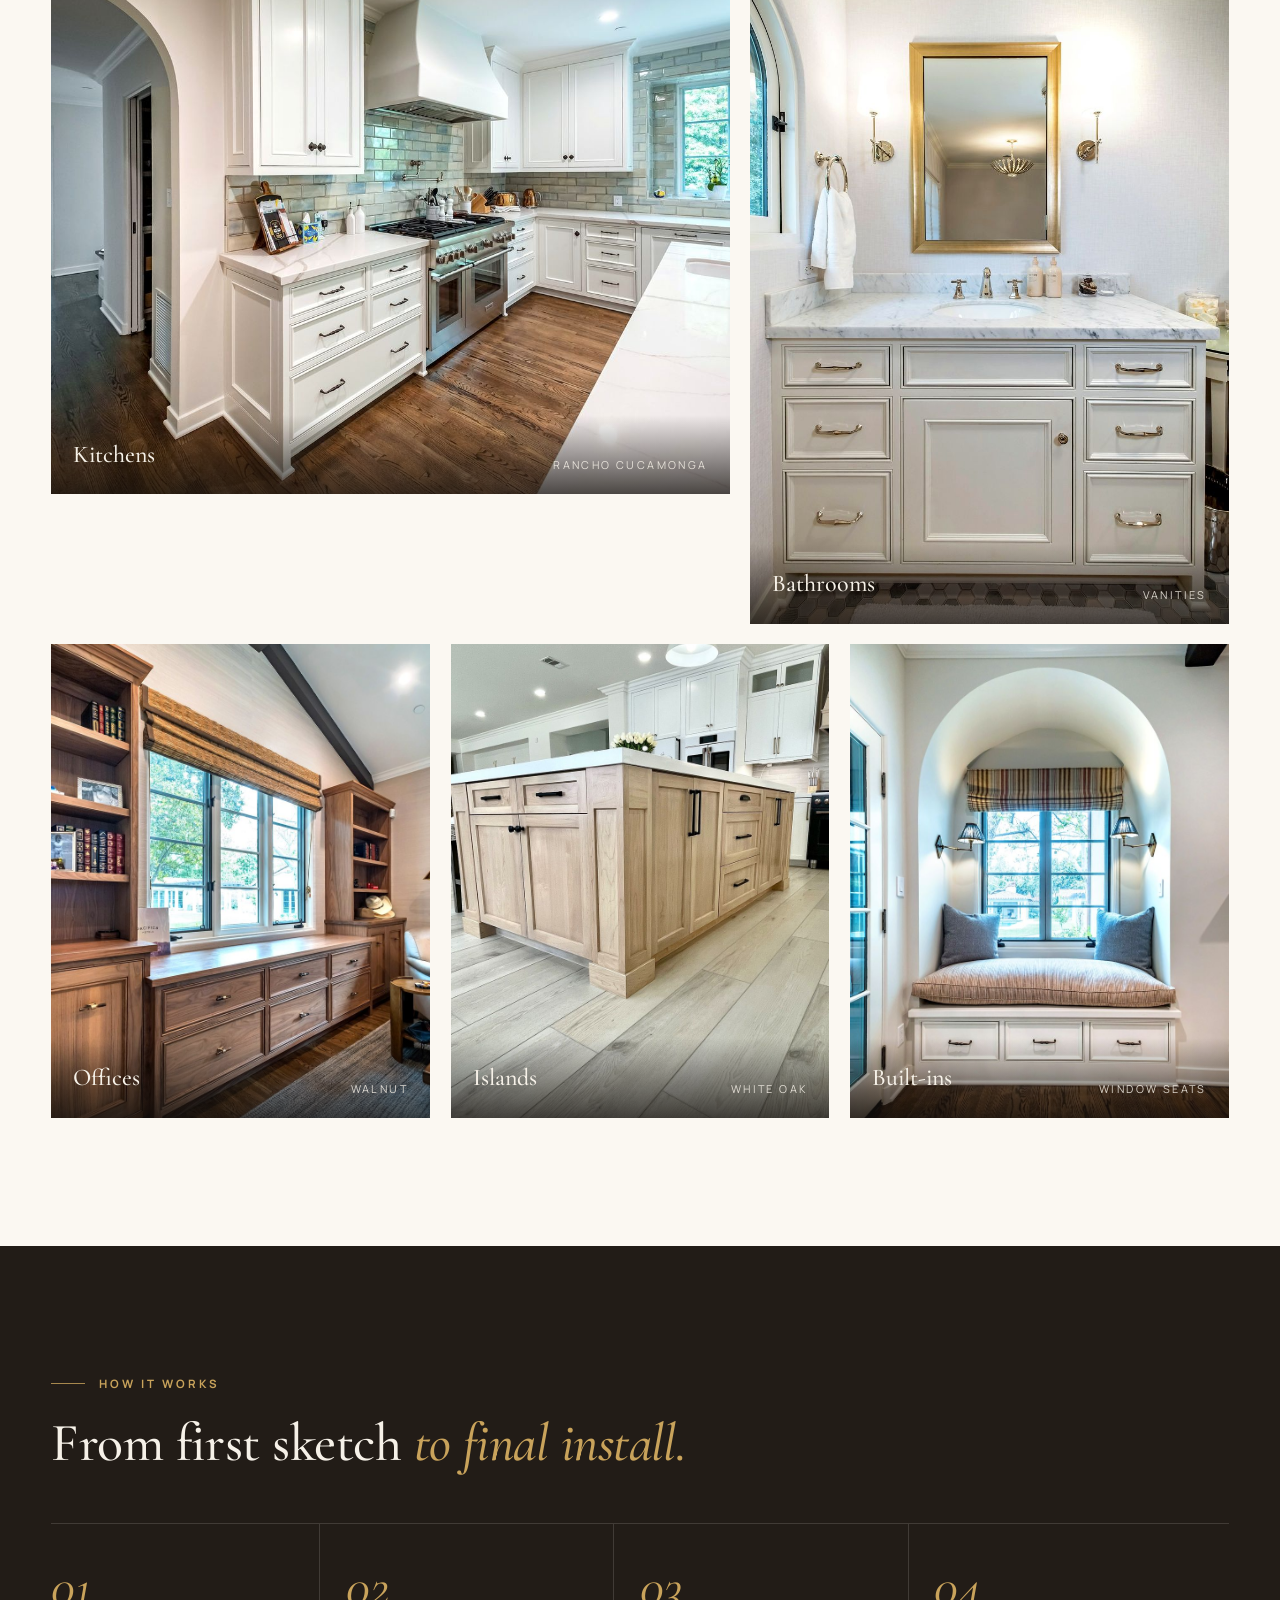
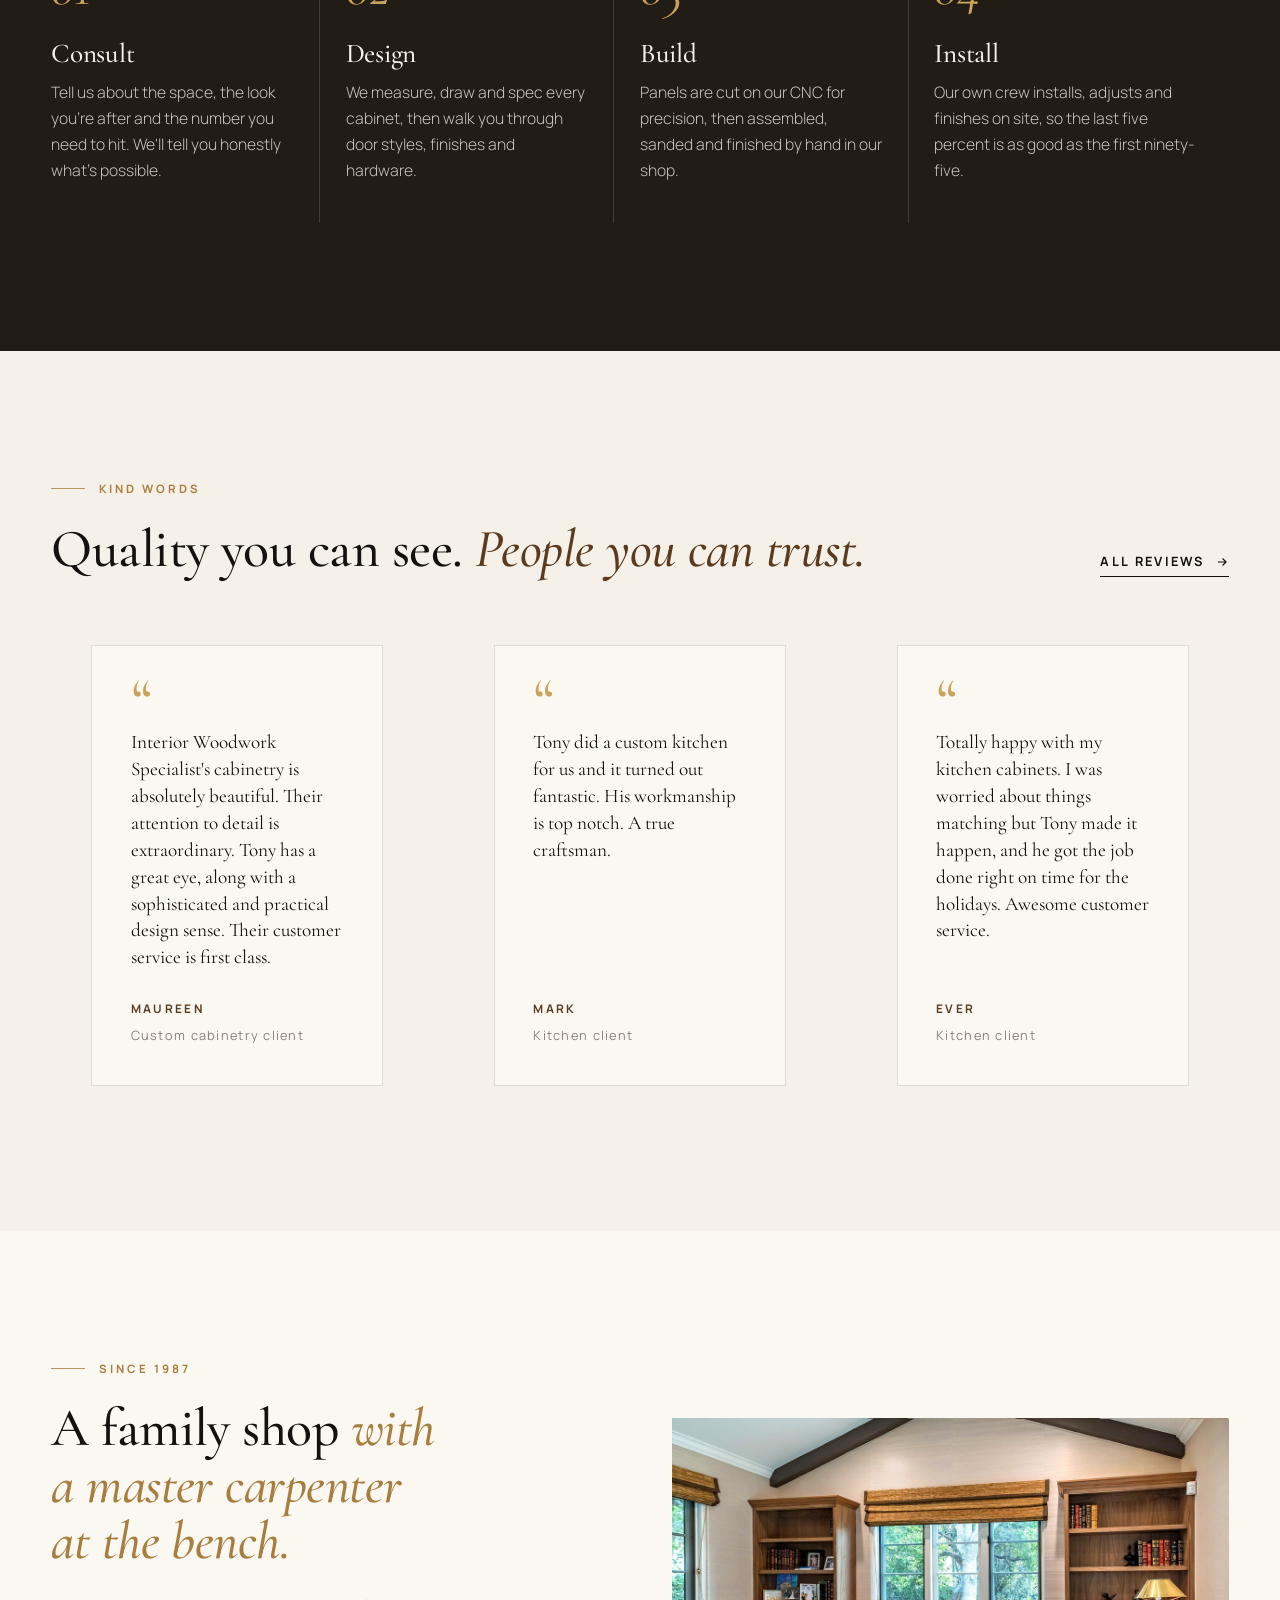
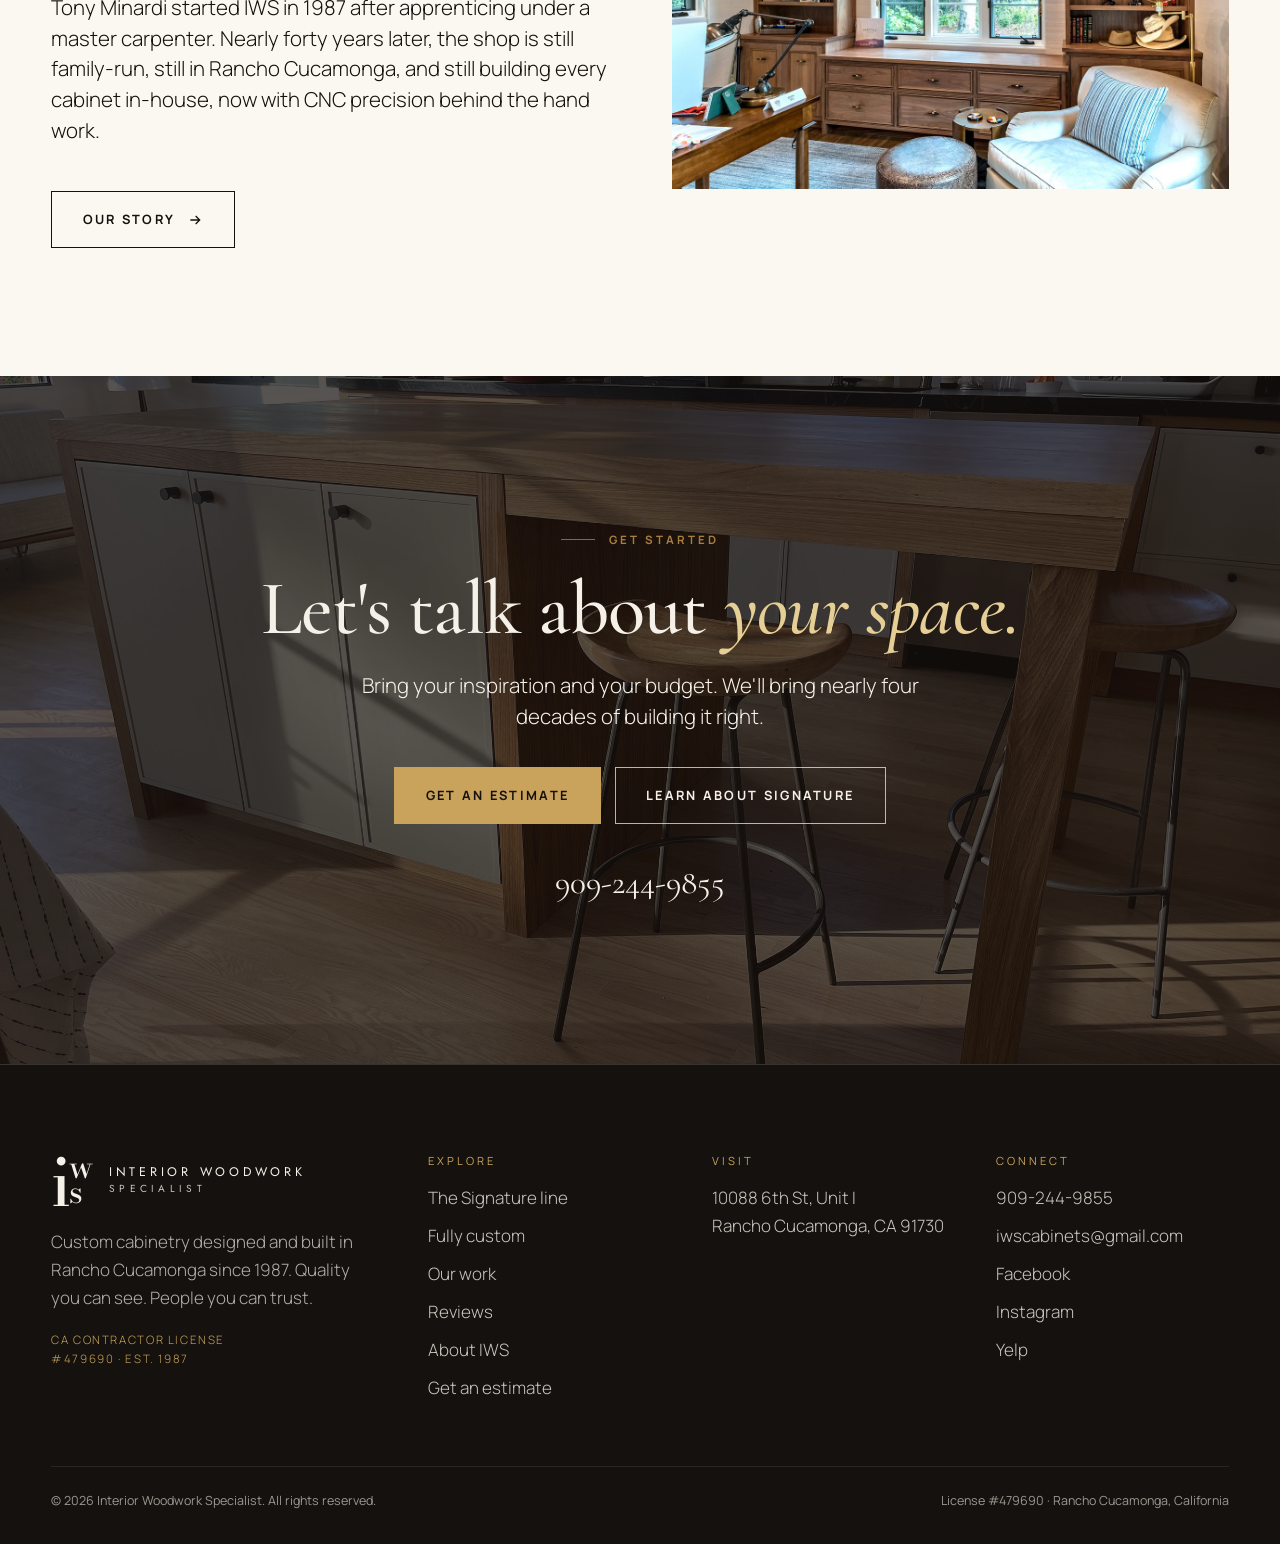
==== commit e2b97334: "Add Fully Custom and Reviews pages, fix Signature wordmark descender - custom.html: the fully custom" ====
--- a/index.html
+++ b/index.html
@@ -23,7 +23,9 @@
     <button class="nav-toggle" aria-label="Open menu" aria-expanded="false"><span></span></button>
     <nav class="nav" aria-label="Primary">
       <a href="signature.html">Signature</a>
+      <a href="custom.html">Fully Custom</a>
       <a href="work.html">Our Work</a>
+      <a href="reviews.html">Reviews</a>
       <a href="about.html">About</a>
       <a href="contact.html">Contact</a>
       <a class="btn btn--gold" href="contact.html">Get an estimate</a>
@@ -110,6 +112,7 @@
             <li><span class="num">04</span><div><h3>Priced without the guesswork</h3><p>Straightforward pricing you can plan around, with no dealer or middleman between you and the people building it.</p></div></li>
           </ul>
           <a class="btn btn--light" href="signature.html">Explore the Signature line <svg viewBox="0 0 24 24" fill="none" stroke="currentColor" stroke-width="2"><path d="M5 12h14M13 6l6 6-6 6"/></svg></a>
+          <p style="margin:1.4rem 0 0;font-size:0.95rem;opacity:0.75">Want no limits at all? <a class="link-arrow" href="custom.html" style="font-size:0.72rem">Fully custom <svg viewBox="0 0 24 24" fill="none" stroke="currentColor" stroke-width="2"><path d="M5 12h14M13 6l6 6-6 6"/></svg></a></p>
         </div>
       </div>
     </div>
@@ -161,7 +164,7 @@
           <p class="eyebrow">Kind words</p>
           <h2 class="display-md">Quality you can see. <em class="walnut">People you can trust.</em></h2>
         </div>
-        <a class="link-arrow" href="https://www.yelp.com/biz/interior-woodwork-specialist-rancho-cucamonga" target="_blank" rel="noopener">Read reviews on Yelp <svg viewBox="0 0 24 24" fill="none" stroke="currentColor" stroke-width="2"><path d="M5 12h14M13 6l6 6-6 6"/></svg></a>
+        <a class="link-arrow" href="reviews.html">All reviews <svg viewBox="0 0 24 24" fill="none" stroke="currentColor" stroke-width="2"><path d="M5 12h14M13 6l6 6-6 6"/></svg></a>
       </div>
       <div class="quotes">
         <figure class="quote reveal"><div class="mark">&ldquo;</div><p>Interior Woodwork Specialist's cabinetry is absolutely beautiful. Their attention to detail is extraordinary. Tony has a great eye, along with a sophisticated and practical design sense. Their customer service is first class.</p><figcaption><cite>Maureen<small>Custom cabinetry client</small></cite></figcaption></figure>
@@ -222,7 +225,7 @@
       </div>
       <div>
         <h4>Explore</h4>
-        <ul><li><a href="signature.html">The Signature line</a></li><li><a href="work.html">Our work</a></li><li><a href="about.html">About IWS</a></li><li><a href="contact.html">Get an estimate</a></li></ul>
+        <ul><li><a href="signature.html">The Signature line</a></li><li><a href="custom.html">Fully custom</a></li><li><a href="work.html">Our work</a></li><li><a href="reviews.html">Reviews</a></li><li><a href="about.html">About IWS</a></li><li><a href="contact.html">Get an estimate</a></li></ul>
       </div>
       <div>
         <h4>Visit</h4>
--- a/css/styles.css
+++ b/css/styles.css
@@ -129,8 +129,8 @@
 .brand--lg .mono { font-size: 1.5em; }
 .brand--lg .lockup-text { font-size: 0.78rem; }
 .footer-meta { font-size: 0.72rem; letter-spacing: 0.14em; text-transform: uppercase; color: var(--gold); opacity: 1 !important; }
-.nav { display: flex; align-items: center; gap: clamp(20px, 3vw, 40px); }
-.nav a { font-size: 0.78rem; font-weight: 600; letter-spacing: 0.16em; text-transform: uppercase; position: relative; padding: 6px 0; }
+.nav { display: flex; align-items: center; gap: clamp(18px, 2.4vw, 36px); }
+.nav a { font-size: 0.74rem; font-weight: 600; letter-spacing: 0.14em; text-transform: uppercase; position: relative; padding: 6px 0; }
 .nav a::after { content: ""; position: absolute; left: 0; bottom: 0; height: 1px; width: 100%; background: currentColor; transform: scaleX(0); transform-origin: right; transition: transform 0.35s var(--ease); }
 .nav a:hover::after, .nav a[aria-current="page"]::after { transform: scaleX(1); transform-origin: left; }
 .nav .btn { padding: 0.8rem 1.4rem; font-size: 0.72rem; }
@@ -169,7 +169,7 @@
 /* Signature wordmark: real logo if the file is present, script fallback if not */
 .sig-wordmark { display: block; line-height: 1; margin: 0.6rem 0 1.6rem; }
 .sig-wordmark img { height: clamp(64px, 9vw, 130px); width: auto; filter: drop-shadow(0 8px 24px rgba(0,0,0,0.35)); }
-.sig-wordmark .sig-text { display: none; font-family: var(--font-script); font-size: clamp(4rem, 9.5vw, 8.5rem); font-weight: 400; line-height: 1; padding-right: 0.15em;
+.sig-wordmark .sig-text { display: none; font-family: var(--font-script); font-size: clamp(4rem, 9.5vw, 8.5rem); font-weight: 400; line-height: 1.35; padding: 0.05em 0.2em 0.12em 0.06em; margin: -0.18em 0 -0.22em -0.06em;
   background: linear-gradient(100deg, #b8904f 0%, #e6cf94 35%, #fff2c8 50%, #e6cf94 65%, #b8904f 100%);
   -webkit-background-clip: text; background-clip: text; color: transparent;
   filter: drop-shadow(0 4px 18px rgba(0,0,0,0.55)); }
@@ -252,6 +252,21 @@
 .quote p { font-family: var(--font-display); font-size: clamp(1.15rem, 1.5vw, 1.4rem); line-height: 1.4; margin: 0; flex: 1; }
 .quote cite { font-style: normal; font-size: 0.74rem; letter-spacing: 0.2em; text-transform: uppercase; font-weight: 700; color: var(--walnut); }
 .quote cite small { display: block; letter-spacing: 0.1em; color: var(--muted); font-weight: 500; margin-top: 4px; text-transform: none; font-size: 0.8rem; }
+
+/* ---- Reviews page ----------------------------------------------------- */
+.rating-strip { display: grid; grid-template-columns: repeat(3, 1fr); gap: 1px; background: var(--line); border: 1px solid var(--line); }
+.rating { background: var(--cream); padding: clamp(24px, 3vw, 40px); display: flex; flex-direction: column; gap: 6px; transition: background 0.3s var(--ease); }
+.rating:hover { background: var(--paper-2); }
+.rating .src { font-size: 0.68rem; letter-spacing: 0.26em; text-transform: uppercase; font-weight: 700; color: var(--gold-2); }
+.rating .score { font-family: var(--font-display); font-size: clamp(3rem, 5vw, 4.6rem); line-height: 1; color: var(--walnut); margin-top: 6px; }
+.stars { color: var(--gold); letter-spacing: 0.12em; font-size: 1rem; line-height: 1; }
+.rating .rating-note { font-size: 0.9rem; color: var(--muted); margin-top: 6px; }
+.quotes--wide { grid-template-columns: repeat(2, 1fr); }
+.quote-top { display: flex; justify-content: space-between; align-items: center; gap: 12px; flex-wrap: wrap; }
+.src-pill { font-size: 0.64rem; letter-spacing: 0.22em; text-transform: uppercase; font-weight: 700; color: var(--muted); }
+.quote--cta { justify-content: space-between; background: var(--paper-2); }
+.quote--cta:hover { border-color: var(--gold); }
+.quote--cta .link-arrow { align-self: flex-start; color: var(--walnut); }
 
 /* ---- Team ------------------------------------------------------------- */
 .team { display: grid; grid-template-columns: repeat(3, 1fr); gap: clamp(20px, 2.4vw, 36px); }
@@ -379,7 +394,8 @@
   .stats { grid-template-columns: repeat(3, 1fr); }
   .process { grid-template-columns: 1fr 1fr; }
   .step:nth-child(2) { border-right: 0; }
-  .quotes, .team { grid-template-columns: 1fr; }
+  .quotes, .quotes--wide, .team { grid-template-columns: 1fr; }
+  .rating-strip { grid-template-columns: 1fr; }
   .footer-grid { grid-template-columns: 1fr 1fr; }
   .masonry { columns: 2; }
   .t1 { grid-column: 1 / 13; } .t2 { grid-column: 1 / 13; aspect-ratio: 4 / 3; }
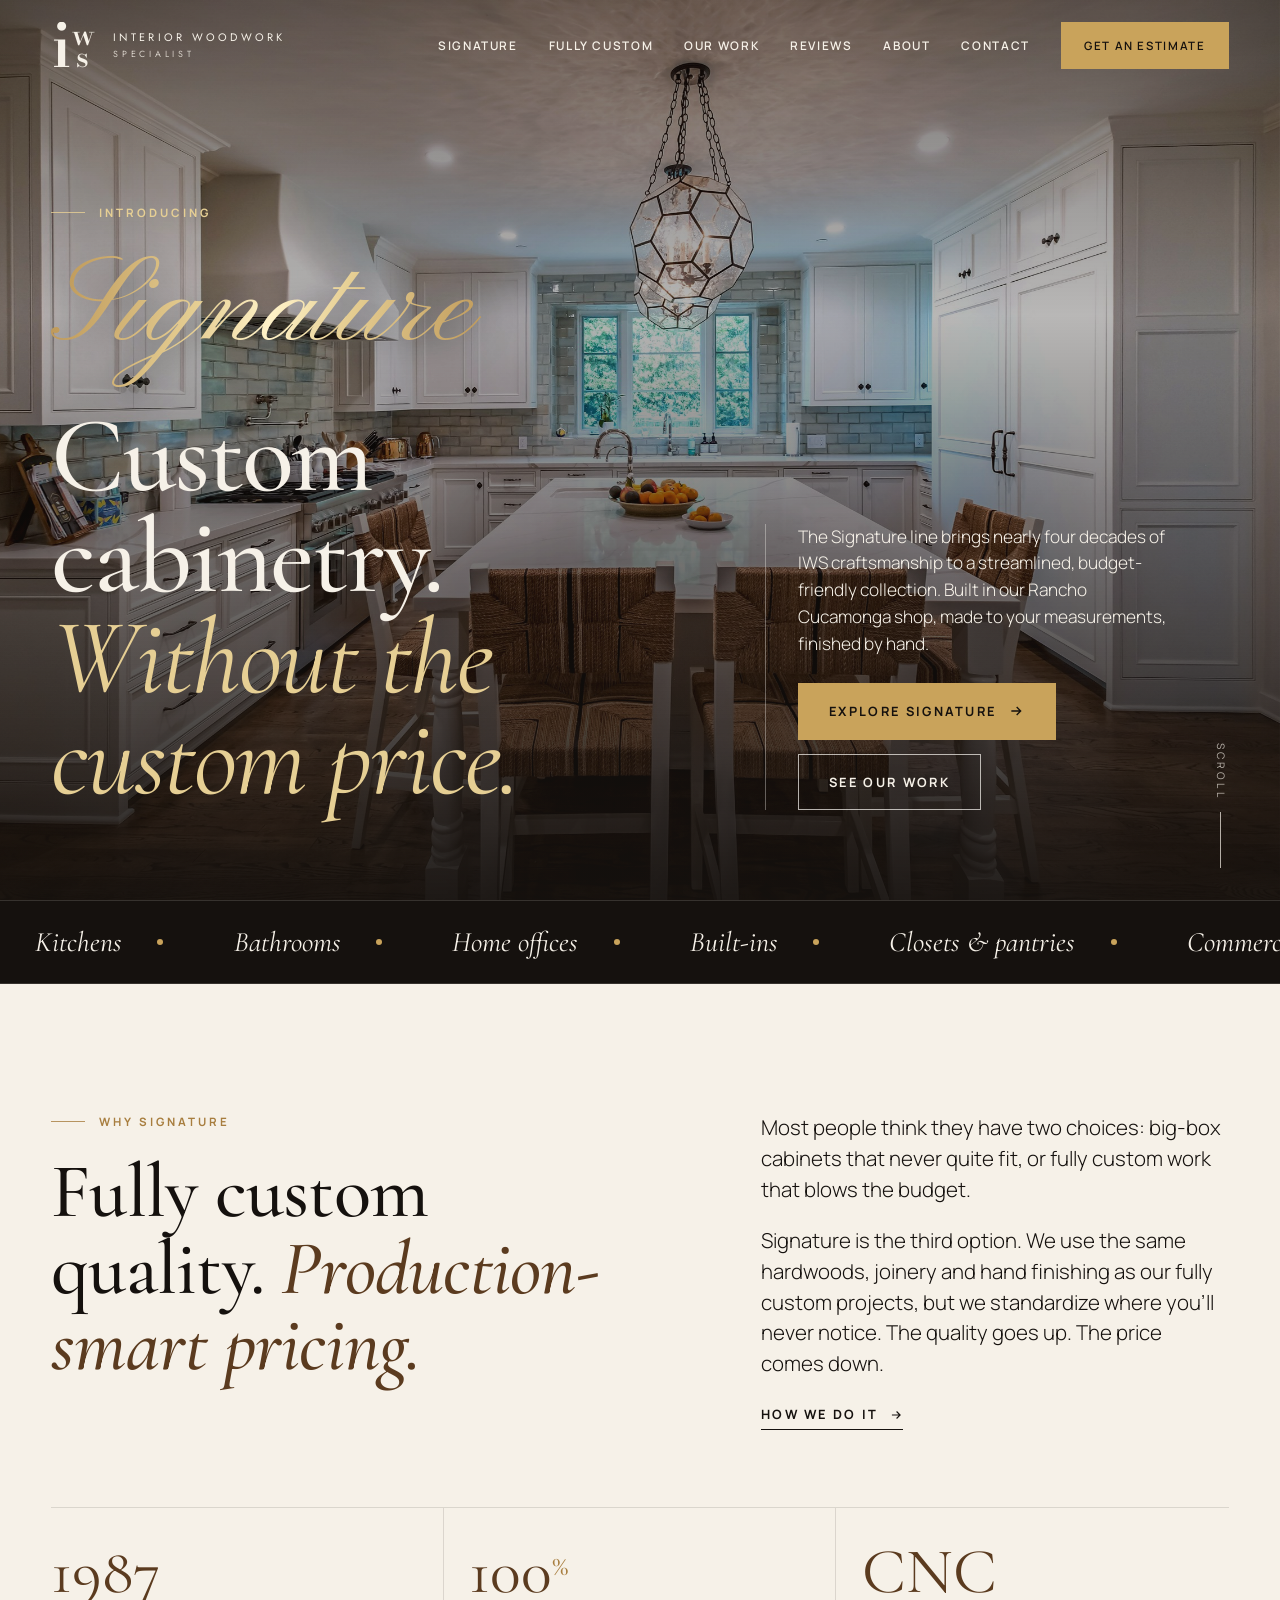
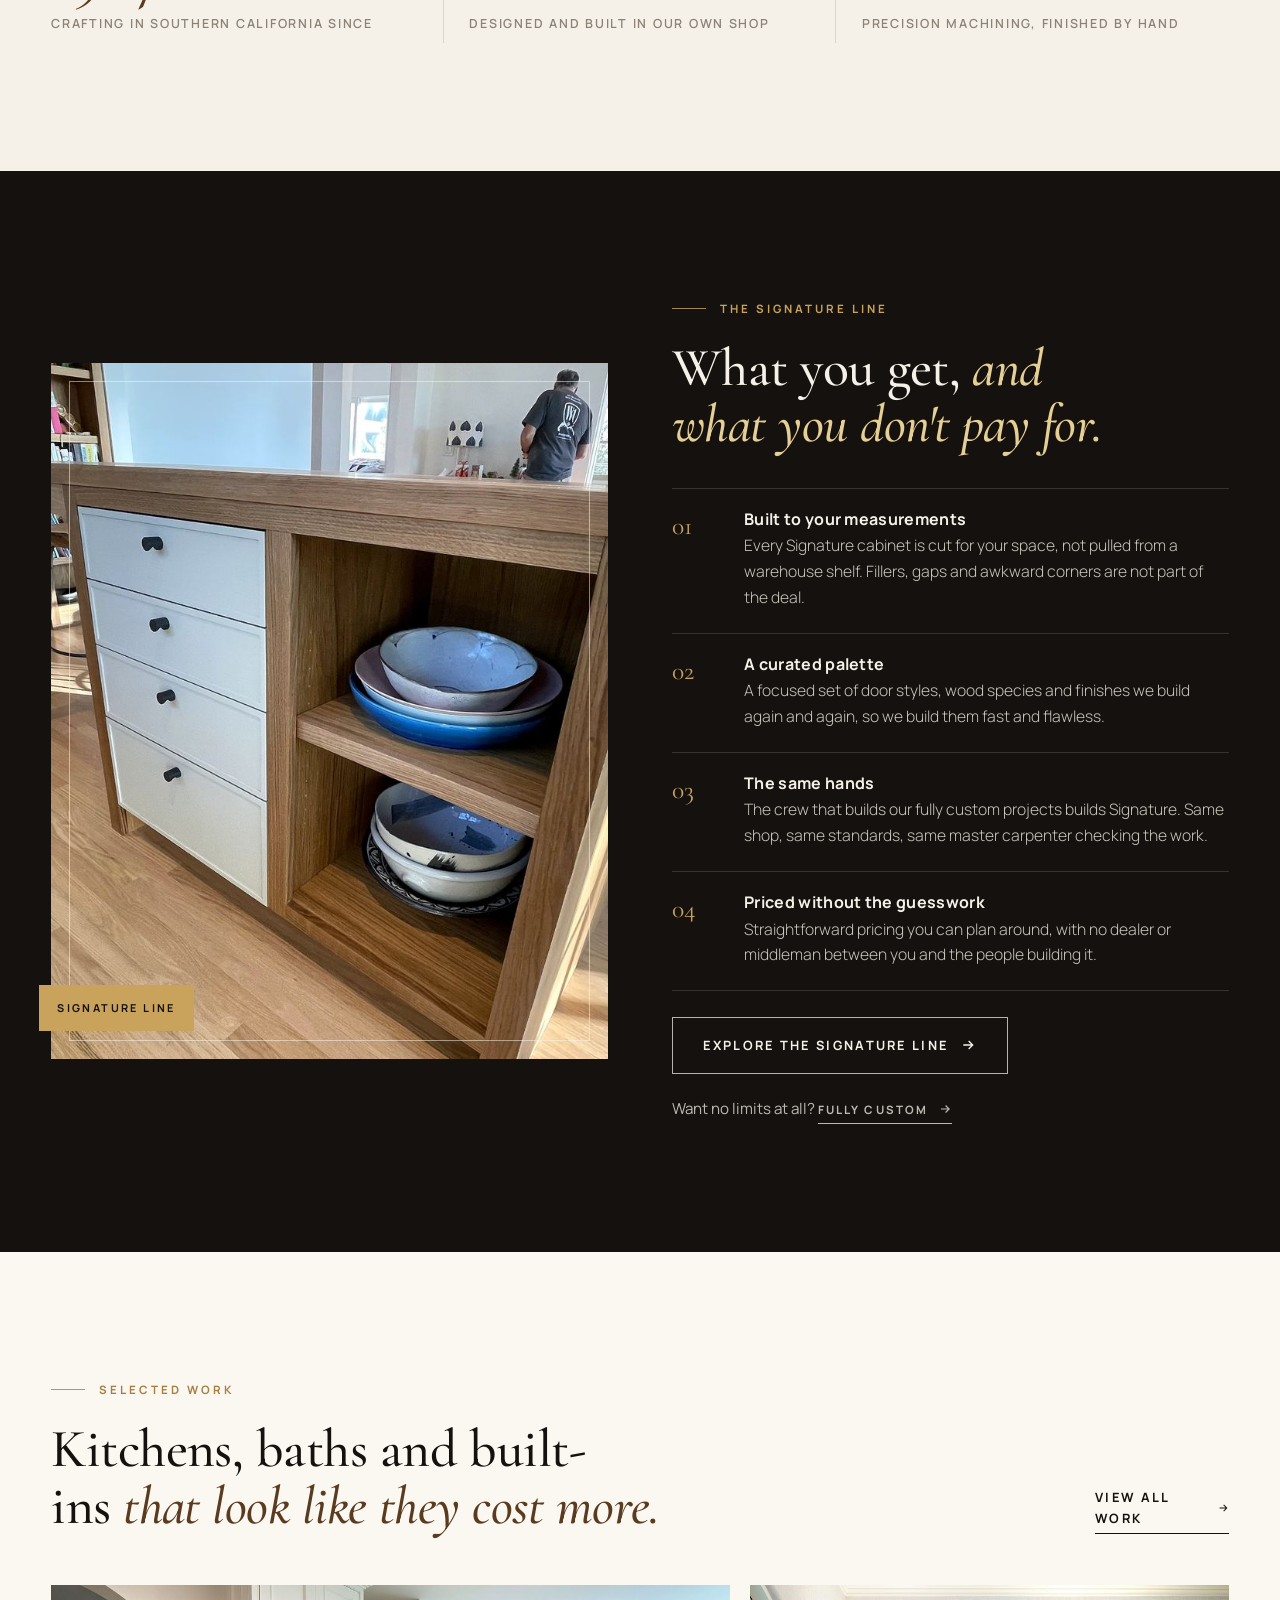
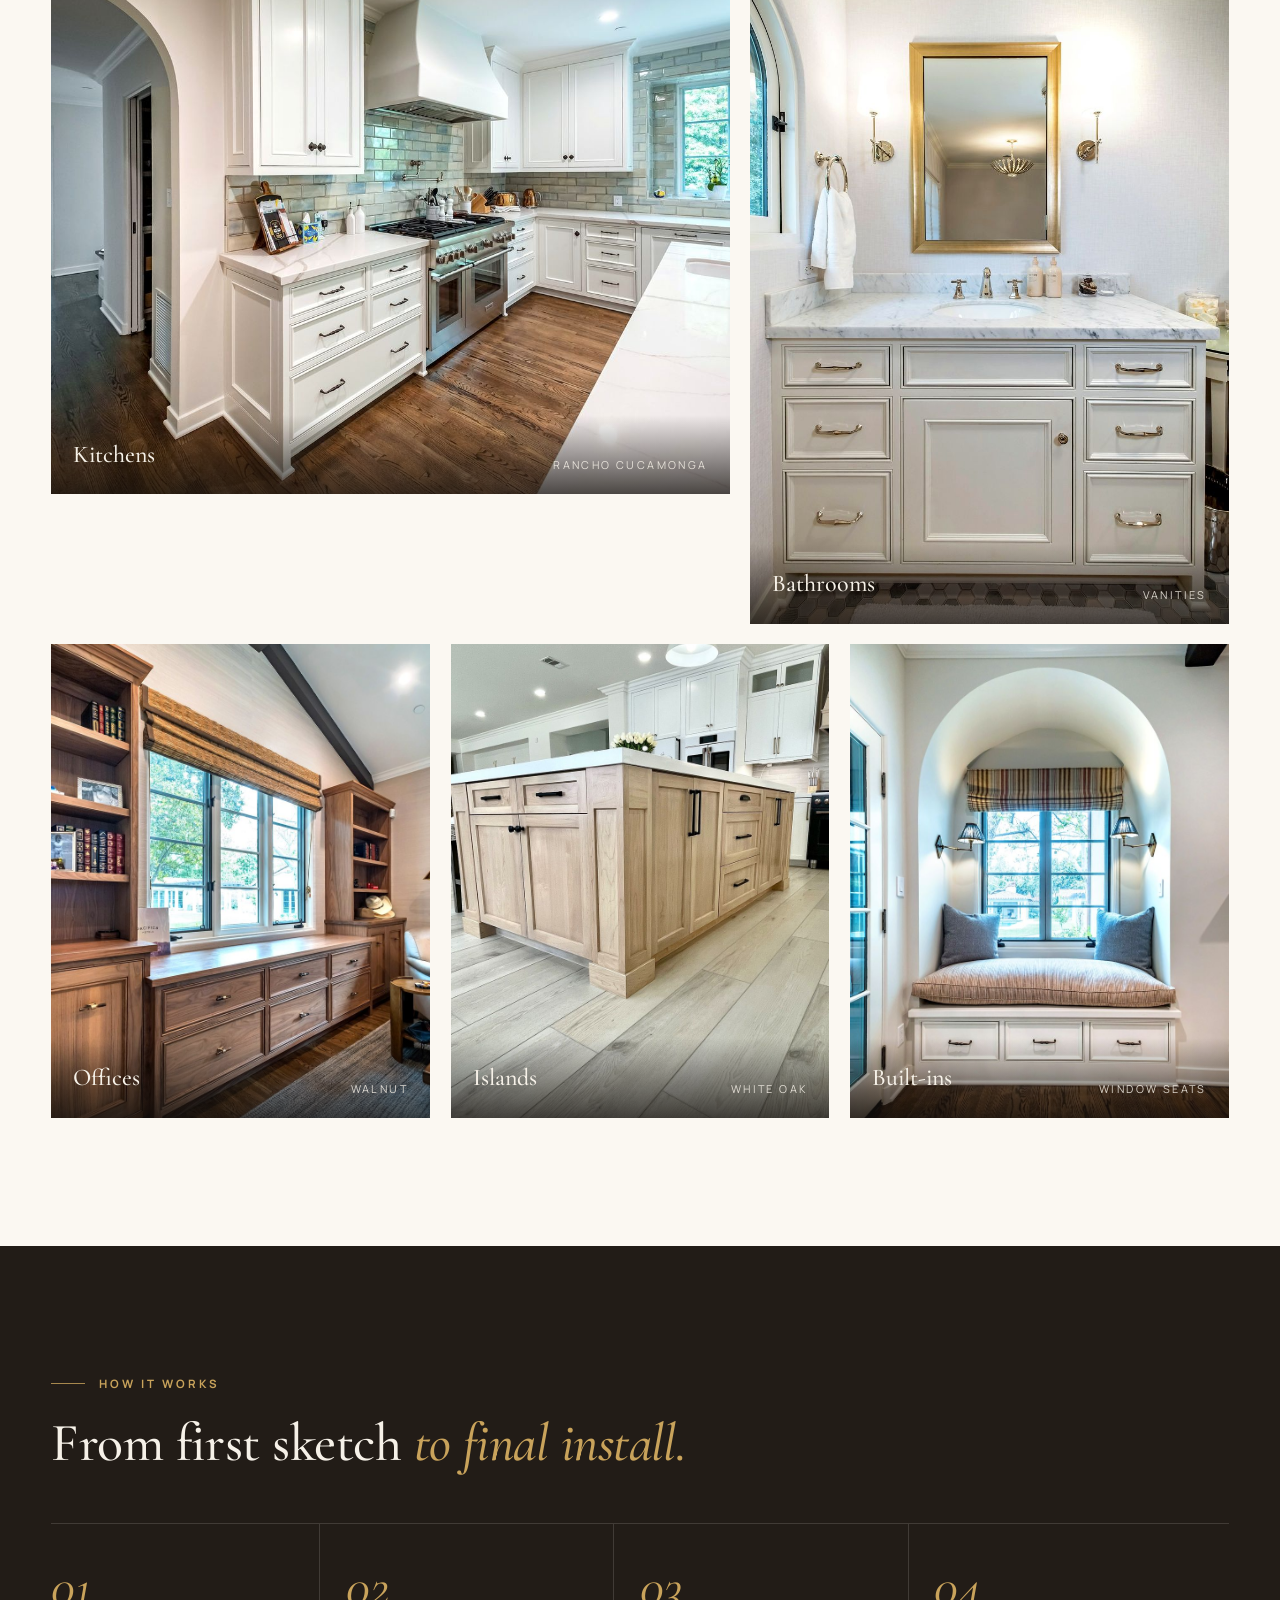
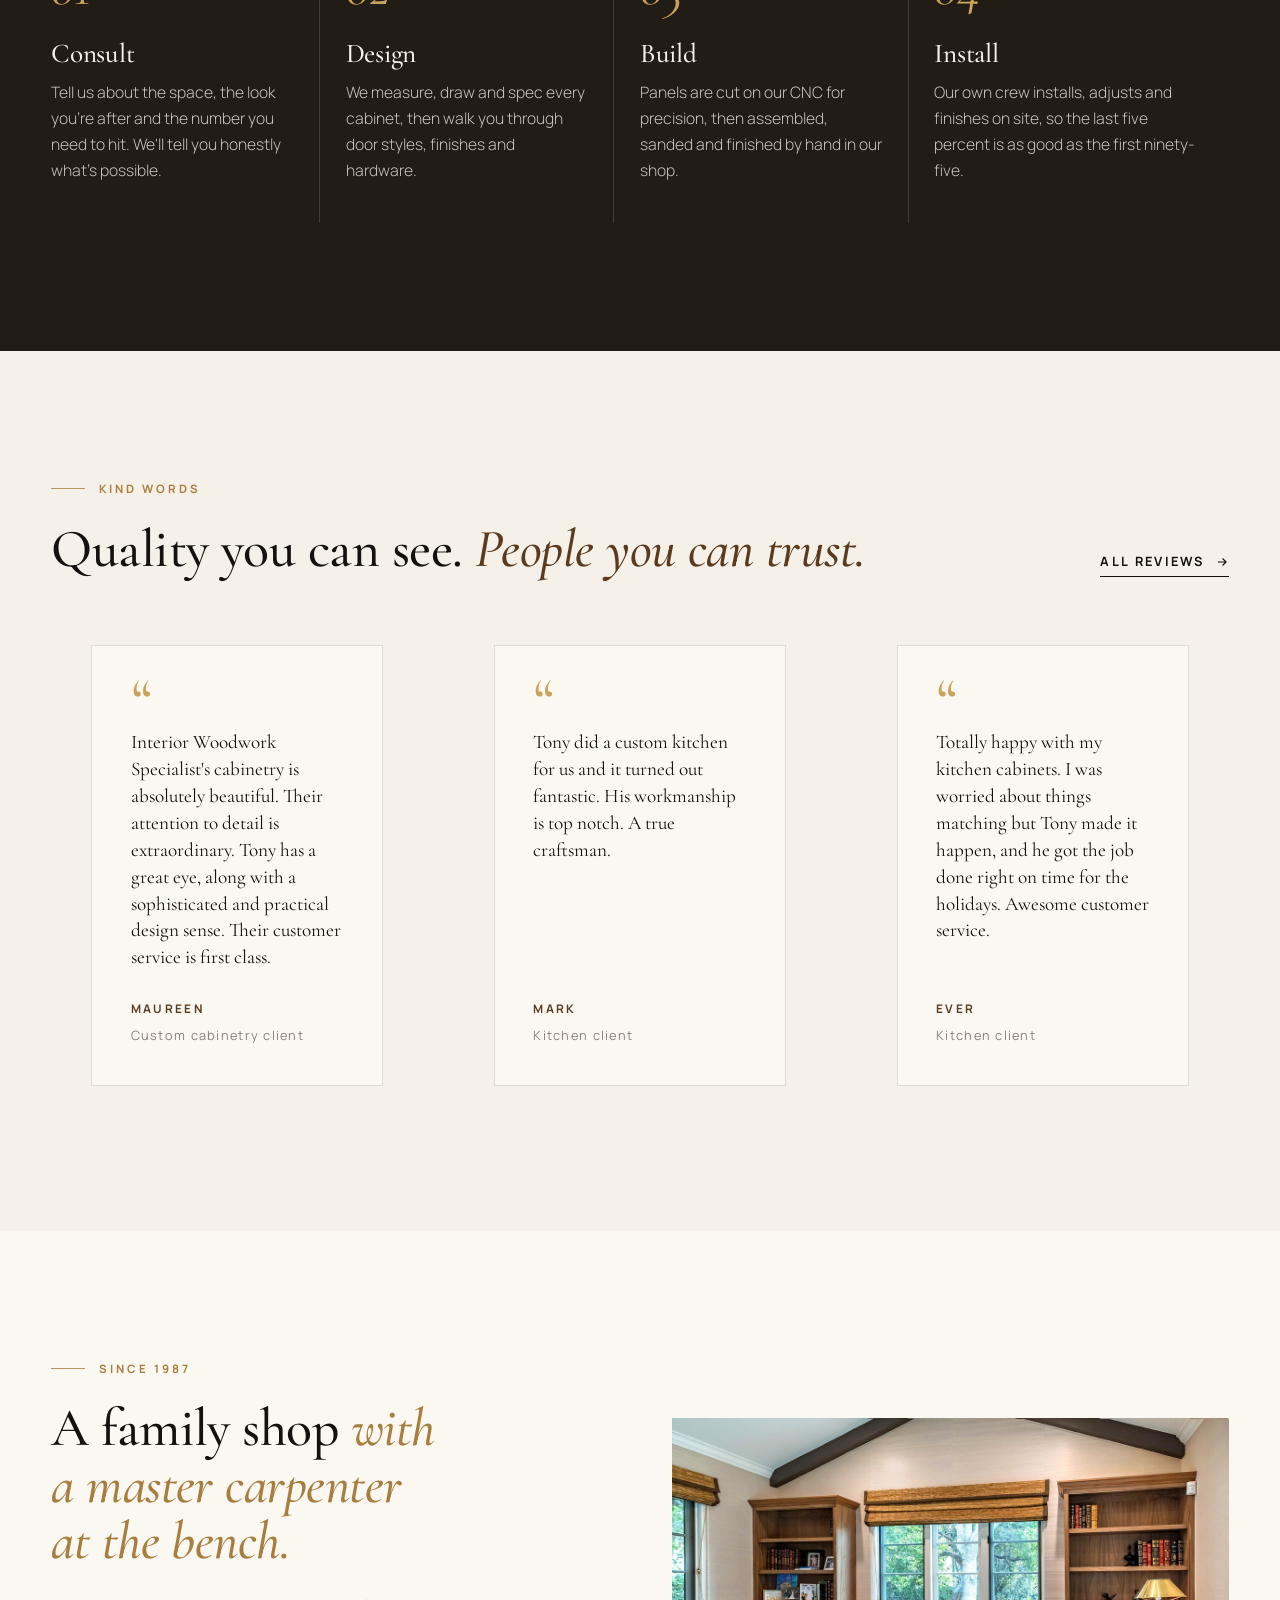
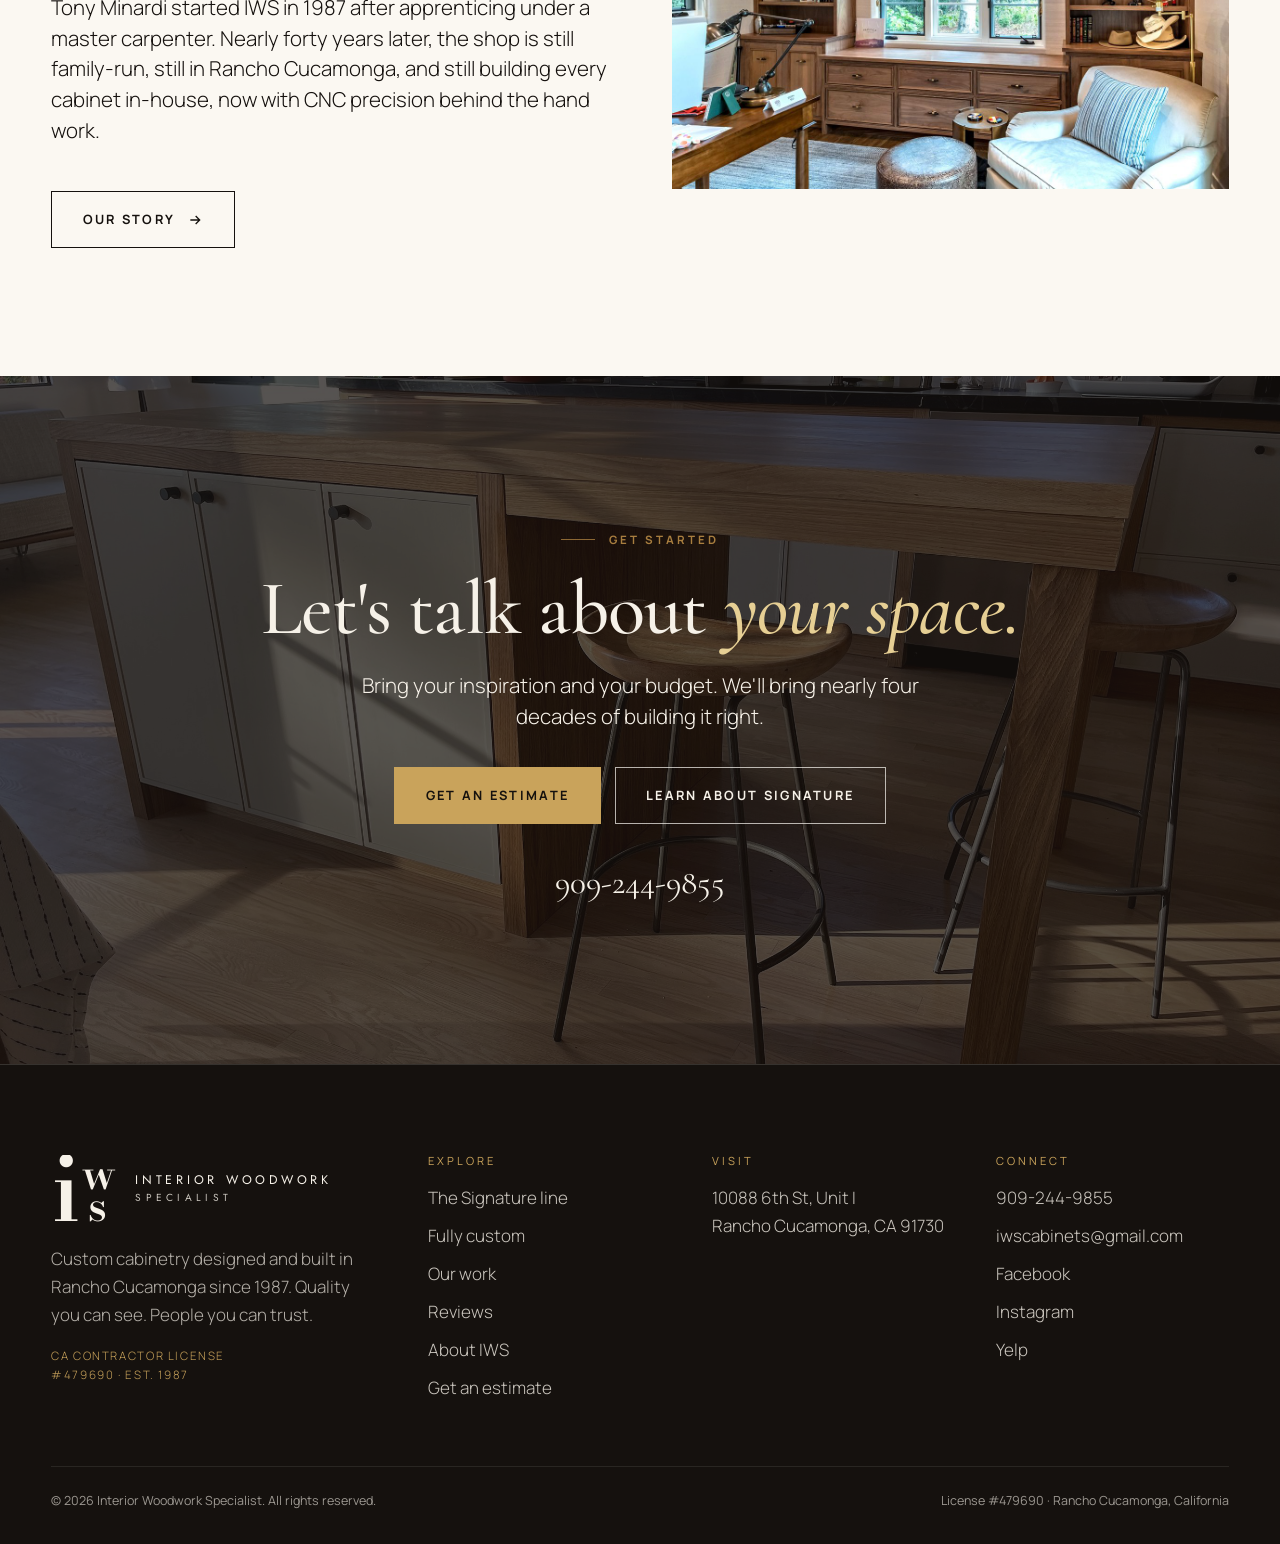
==== commit fcb0cbbc: "Fix distorted IWS monogram in header and footer Rebuild the fallback 'iws' monogram as an inline SVG" ====
--- a/index.html
+++ b/index.html
@@ -16,7 +16,7 @@
     <a class="brand" href="index.html" aria-label="Interior Woodwork Specialist home">
       <img class="brand-logo" src="assets/images/logo/iws-logo-white.png" alt="Interior Woodwork Specialist" onerror="this.parentElement.classList.add('no-img');this.remove()">
       <span class="lockup" aria-hidden="true">
-        <span class="mono"><span class="m-i">i</span><span class="m-ws"><span>w</span><span>s</span></span></span>
+        <svg class="mono-svg" viewBox="0 0 100 100" aria-hidden="true" focusable="false"><text font-size="130" x="2" y="97" fill="currentColor">i</text><text font-size="62" x="46" y="50" fill="currentColor">w</text><text font-size="62" x="54" y="97" fill="currentColor">s</text></svg>
         <span class="lockup-text">Interior Woodwork<small>Specialist</small></span>
       </span>
     </a>
@@ -216,7 +216,7 @@
         <a class="brand brand--lg" href="index.html" aria-label="Interior Woodwork Specialist home">
           <img class="brand-logo" src="assets/images/logo/iws-logo-white.png" alt="Interior Woodwork Specialist" onerror="this.parentElement.classList.add('no-img');this.remove()">
           <span class="lockup" aria-hidden="true">
-            <span class="mono"><span class="m-i">i</span><span class="m-ws"><span>w</span><span>s</span></span></span>
+            <svg class="mono-svg" viewBox="0 0 100 100" aria-hidden="true" focusable="false"><text font-size="130" x="2" y="97" fill="currentColor">i</text><text font-size="62" x="46" y="50" fill="currentColor">w</text><text font-size="62" x="54" y="97" fill="currentColor">s</text></svg>
             <span class="lockup-text">Interior Woodwork<small>Specialist</small></span>
           </span>
         </a>
--- a/css/styles.css
+++ b/css/styles.css
@@ -120,13 +120,12 @@
 .brand-logo { height: 52px; width: auto; }
 .brand .lockup { display: none; align-items: center; gap: 16px; }
 .brand.no-img .lockup { display: flex; }
-.mono { font-size: 1.15rem; display: inline-flex; align-items: flex-end; font-family: "Bodoni Moda", "Bodoni 72", "Didot", serif; font-weight: 500; line-height: 0.72; letter-spacing: -0.02em; }
-.mono .m-i { font-size: 2.55em; }
-.mono .m-ws { display: flex; flex-direction: column; font-size: 1.22em; line-height: 0.8; margin-left: -0.04em; padding-bottom: 0.06em; }
-.lockup-text { font-family: "Jost", var(--font-text); font-weight: 400; font-size: 0.68rem; letter-spacing: 0.3em; text-transform: uppercase; line-height: 1.25; }
+.mono-svg { height: 46px; width: auto; display: block; flex: none; }
+.mono-svg text { font-family: "Bodoni Moda", "Bodoni 72", Didot, serif; font-weight: 600; }
+.lockup-text { font-family: "Jost", var(--font-text); font-weight: 400; font-size: 0.68rem; letter-spacing: 0.3em; text-transform: uppercase; line-height: 1.25; white-space: nowrap; }
 .lockup-text small { display: block; font-size: 0.82em; letter-spacing: 0.42em; opacity: 0.8; margin-top: 3px; }
 .brand--lg .brand-logo { height: 80px; }
-.brand--lg .mono { font-size: 1.5em; }
+.brand--lg .mono-svg { height: 68px; }
 .brand--lg .lockup-text { font-size: 0.78rem; }
 .footer-meta { font-size: 0.72rem; letter-spacing: 0.14em; text-transform: uppercase; color: var(--gold); opacity: 1 !important; }
 .nav { display: flex; align-items: center; gap: clamp(18px, 2.4vw, 36px); }
@@ -254,7 +253,7 @@
 .quote cite small { display: block; letter-spacing: 0.1em; color: var(--muted); font-weight: 500; margin-top: 4px; text-transform: none; font-size: 0.8rem; }
 
 /* ---- Reviews page ----------------------------------------------------- */
-.rating-strip { display: grid; grid-template-columns: repeat(3, 1fr); gap: 1px; background: var(--line); border: 1px solid var(--line); }
+.rating-strip { display: grid; grid-template-columns: repeat(4, 1fr); gap: 1px; background: var(--line); border: 1px solid var(--line); }
 .rating { background: var(--cream); padding: clamp(24px, 3vw, 40px); display: flex; flex-direction: column; gap: 6px; transition: background 0.3s var(--ease); }
 .rating:hover { background: var(--paper-2); }
 .rating .src { font-size: 0.68rem; letter-spacing: 0.26em; text-transform: uppercase; font-weight: 700; color: var(--gold-2); }
@@ -265,6 +264,14 @@
 .quote-top { display: flex; justify-content: space-between; align-items: center; gap: 12px; flex-wrap: wrap; }
 .src-pill { font-size: 0.64rem; letter-spacing: 0.22em; text-transform: uppercase; font-weight: 700; color: var(--muted); }
 .quote--cta { justify-content: space-between; background: var(--paper-2); }
+.quote .reply { border-left: 2px solid var(--gold); padding: 4px 0 4px 16px; }
+.quote .review-photos { display: flex; gap: 8px; flex: none; }
+.quote .review-photos a { width: 96px; aspect-ratio: 1; overflow: hidden; display: block; }
+.quote .review-photos img { width: 100%; height: 100%; object-fit: cover; transition: transform 0.5s var(--ease); }
+.quote .review-photos a:hover img { transform: scale(1.06); }
+.quote .tags { display: flex; flex-wrap: wrap; gap: 8px; flex: none; margin: 0; }
+.quote .tags span { font-family: var(--font-text); font-size: 0.68rem; letter-spacing: 0.16em; text-transform: uppercase; font-weight: 700; color: var(--walnut); border: 1px solid var(--line); padding: 6px 10px; }
+.quote .reply p { font-family: var(--font-text); font-size: 0.95rem; font-weight: 300; margin: 6px 0 0; flex: none; }
 .quote--cta:hover { border-color: var(--gold); }
 .quote--cta .link-arrow { align-self: flex-start; color: var(--walnut); }
 
@@ -395,7 +402,7 @@
   .process { grid-template-columns: 1fr 1fr; }
   .step:nth-child(2) { border-right: 0; }
   .quotes, .quotes--wide, .team { grid-template-columns: 1fr; }
-  .rating-strip { grid-template-columns: 1fr; }
+  .rating-strip { grid-template-columns: 1fr 1fr; }
   .footer-grid { grid-template-columns: 1fr 1fr; }
   .masonry { columns: 2; }
   .t1 { grid-column: 1 / 13; } .t2 { grid-column: 1 / 13; aspect-ratio: 4 / 3; }
@@ -412,7 +419,9 @@
   .form .row { grid-template-columns: 1fr; }
   .footer-grid { grid-template-columns: 1fr; }
   .masonry { columns: 1; }
+  .rating-strip { grid-template-columns: 1fr; }
   .site-header .lockup-text { display: none; }
   .brand-logo { height: 44px; }
+  .mono-svg { height: 40px; }
   .pillars li { grid-template-columns: 40px 1fr; }
 }
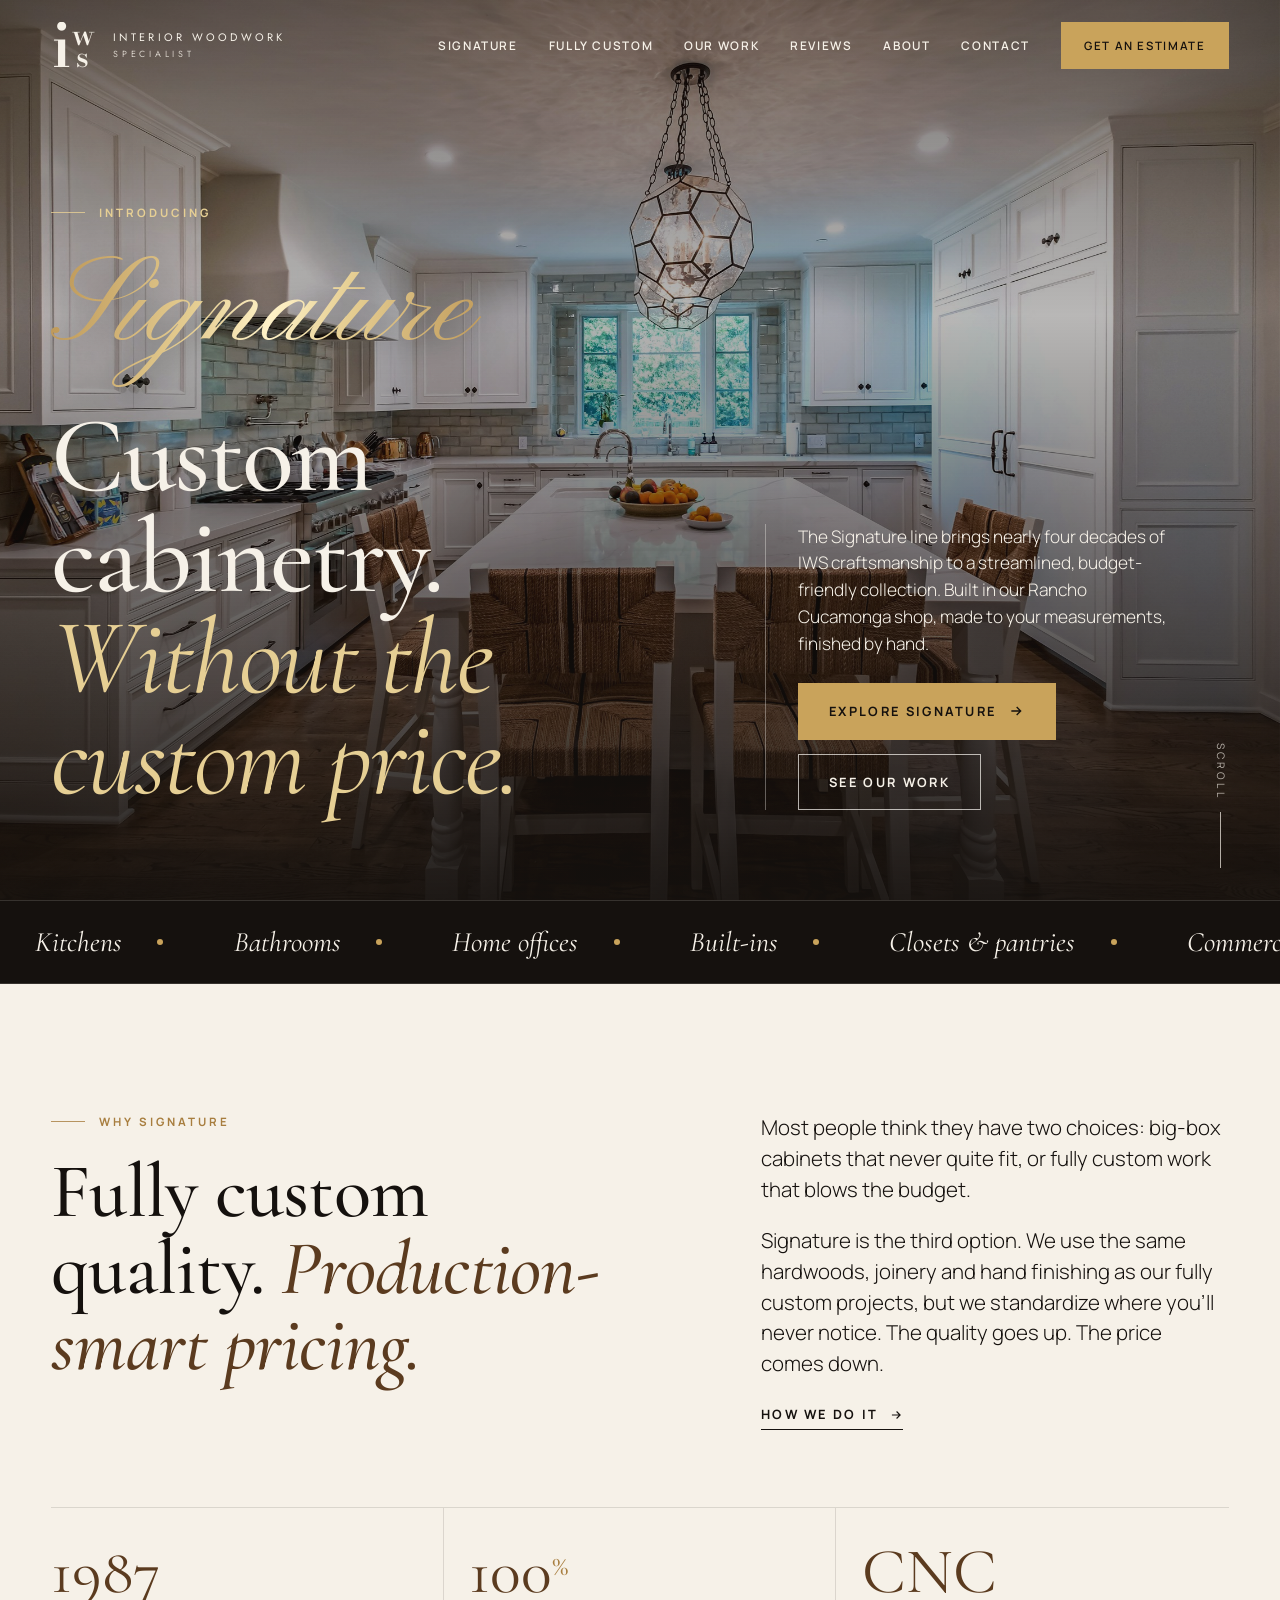
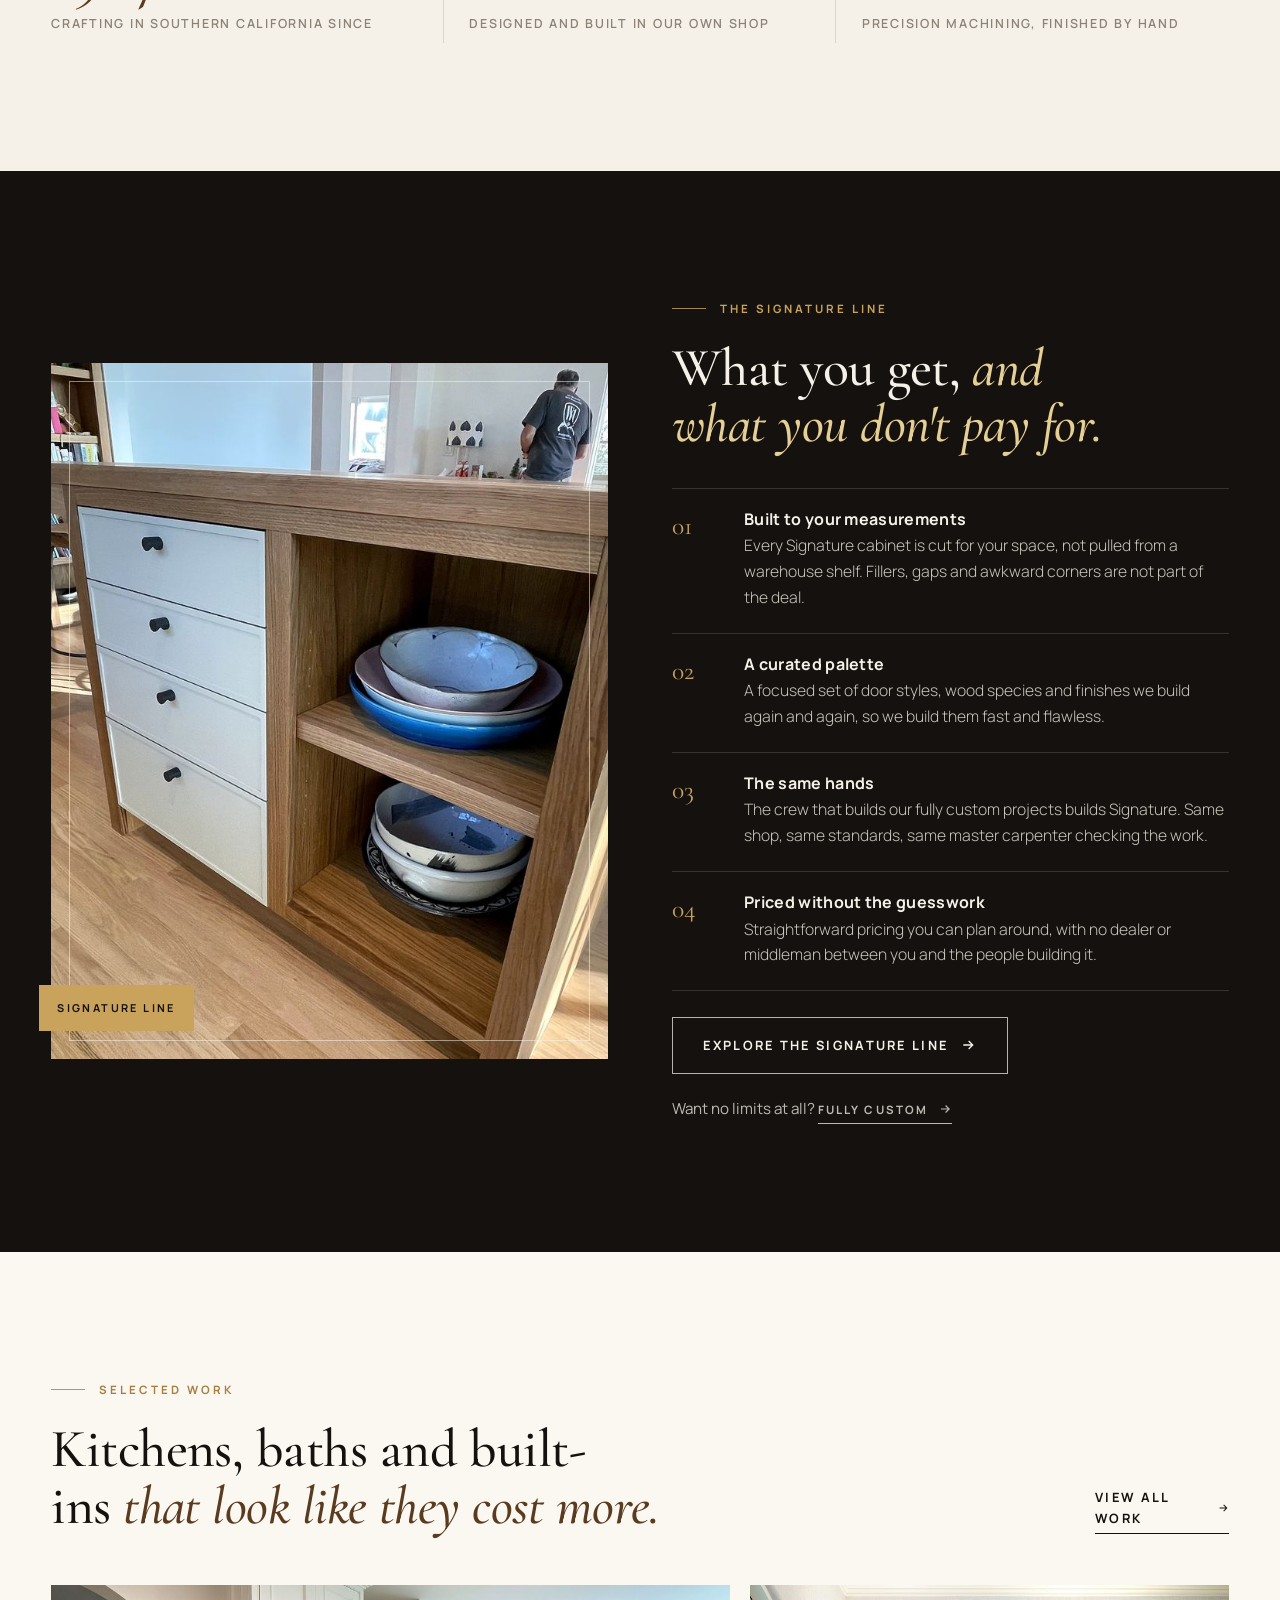
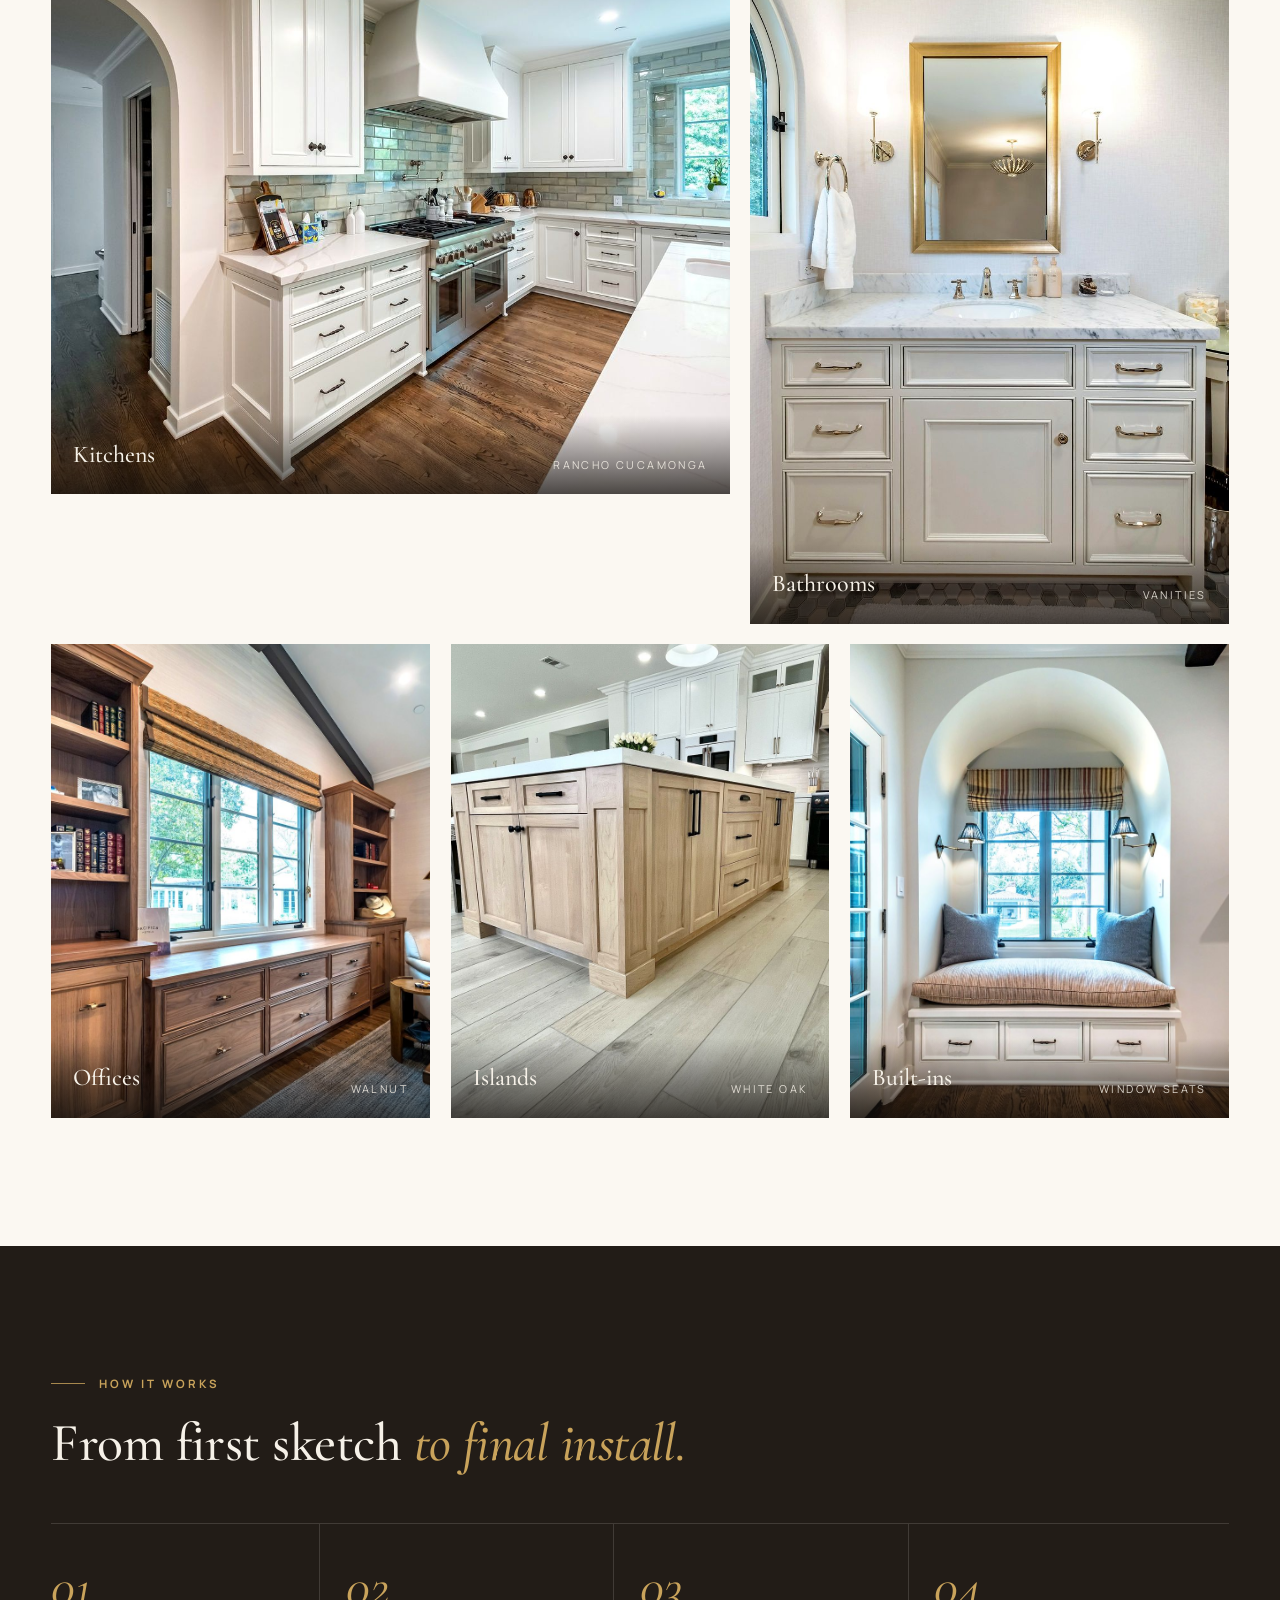
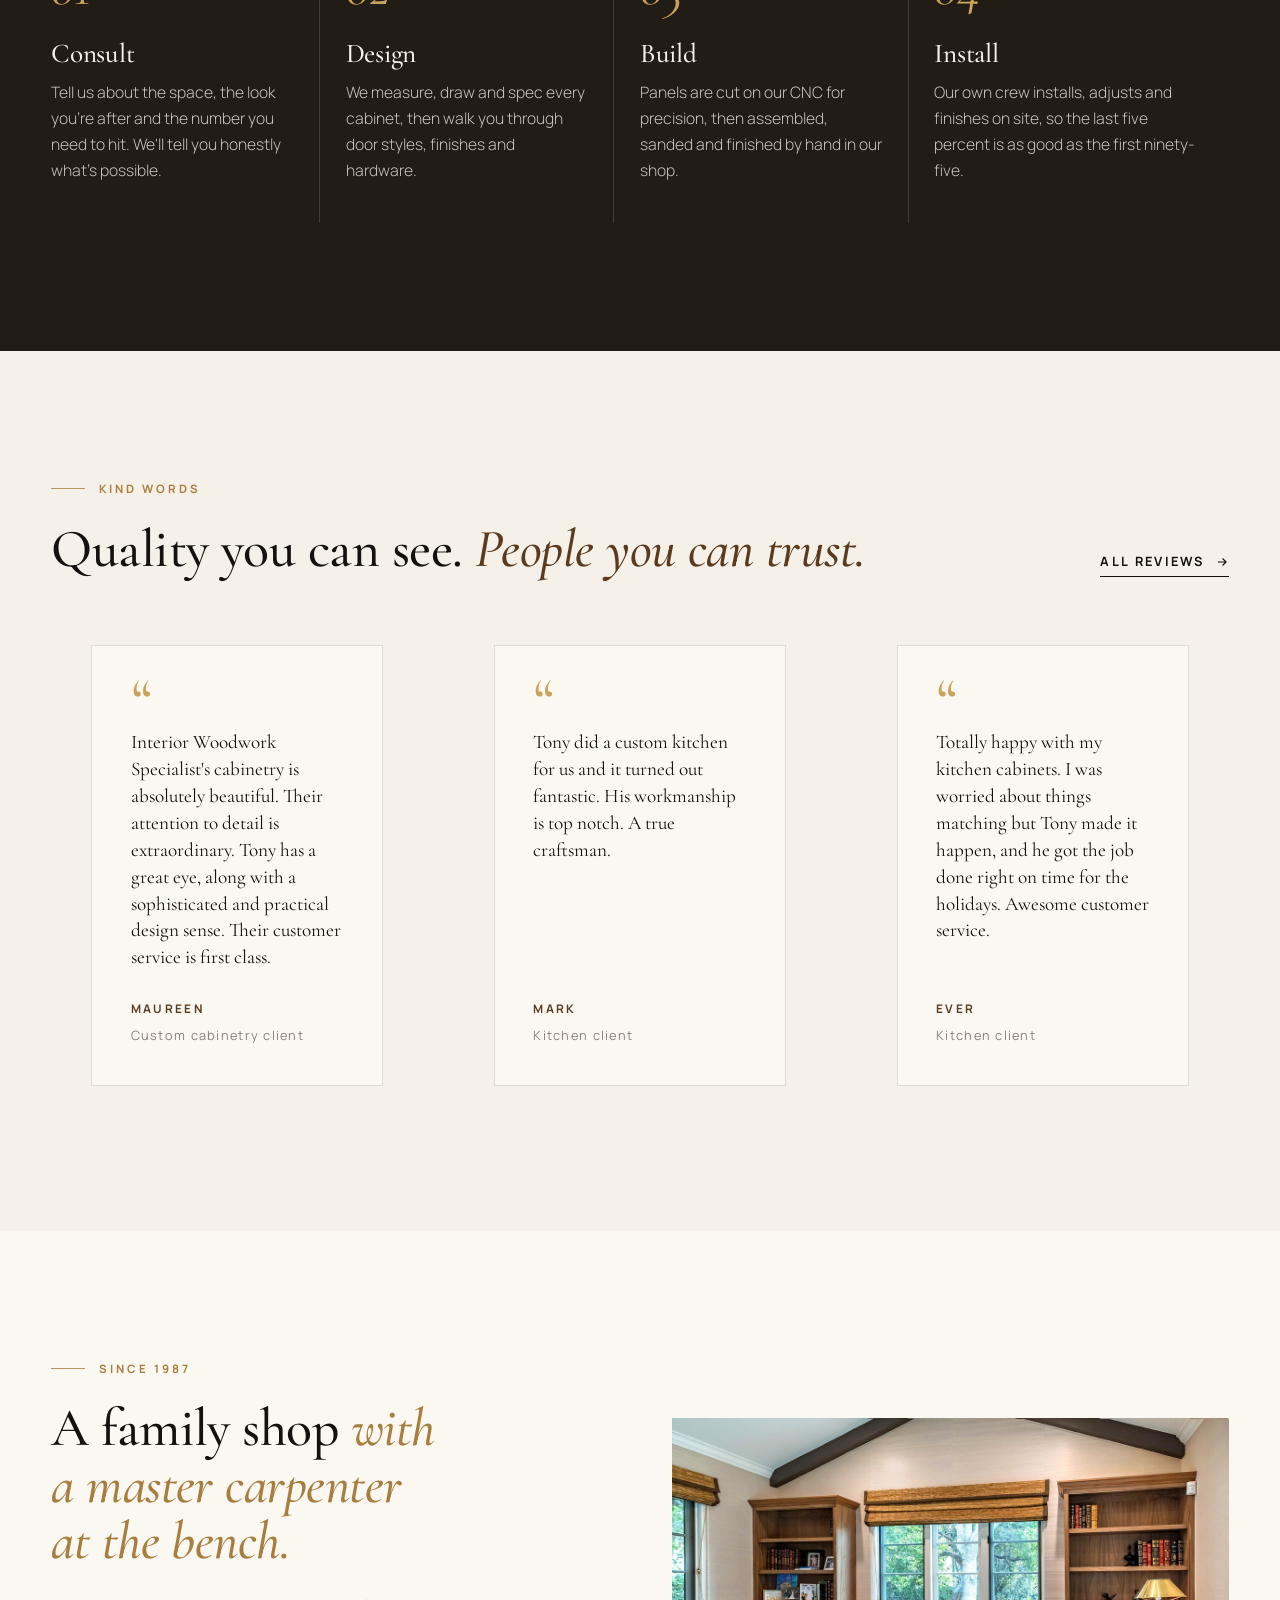
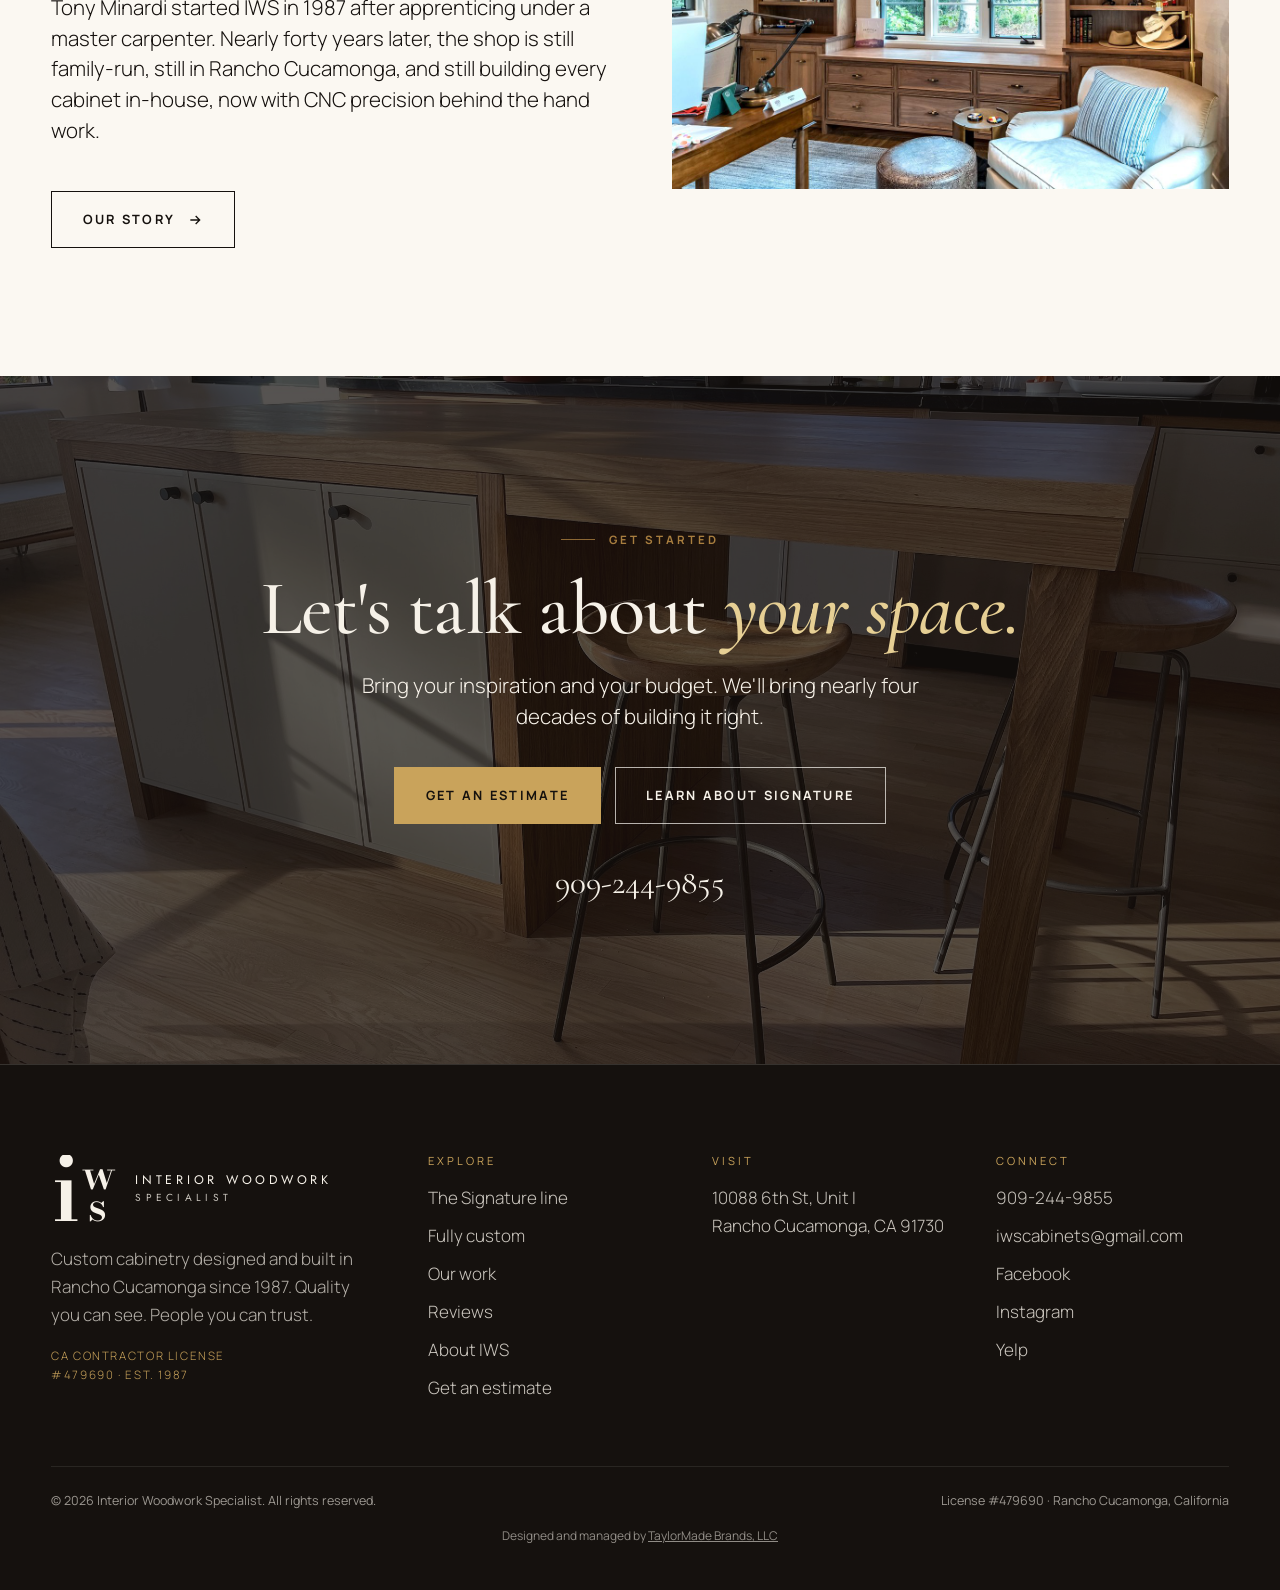
==== commit 12d6f6ea: "Add TaylorMade Brands footer credit Add a subtle, muted credit line to the bottom of the footer on e" ====
--- a/index.html
+++ b/index.html
@@ -240,6 +240,7 @@
       <span>&copy; <span data-year>2026</span> Interior Woodwork Specialist. All rights reserved.</span>
       <span>License #479690 &middot; Rancho Cucamonga, California</span>
     </div>
+      <p class="footer-credit" style="margin-top:14px;text-align:center;font-size:12px;opacity:.55;">Designed and managed by <a href="https://taylormadegrowth.com" style="color:inherit;text-decoration:underline;">TaylorMade Brands, LLC</a></p>
   </div>
 </footer>
 
